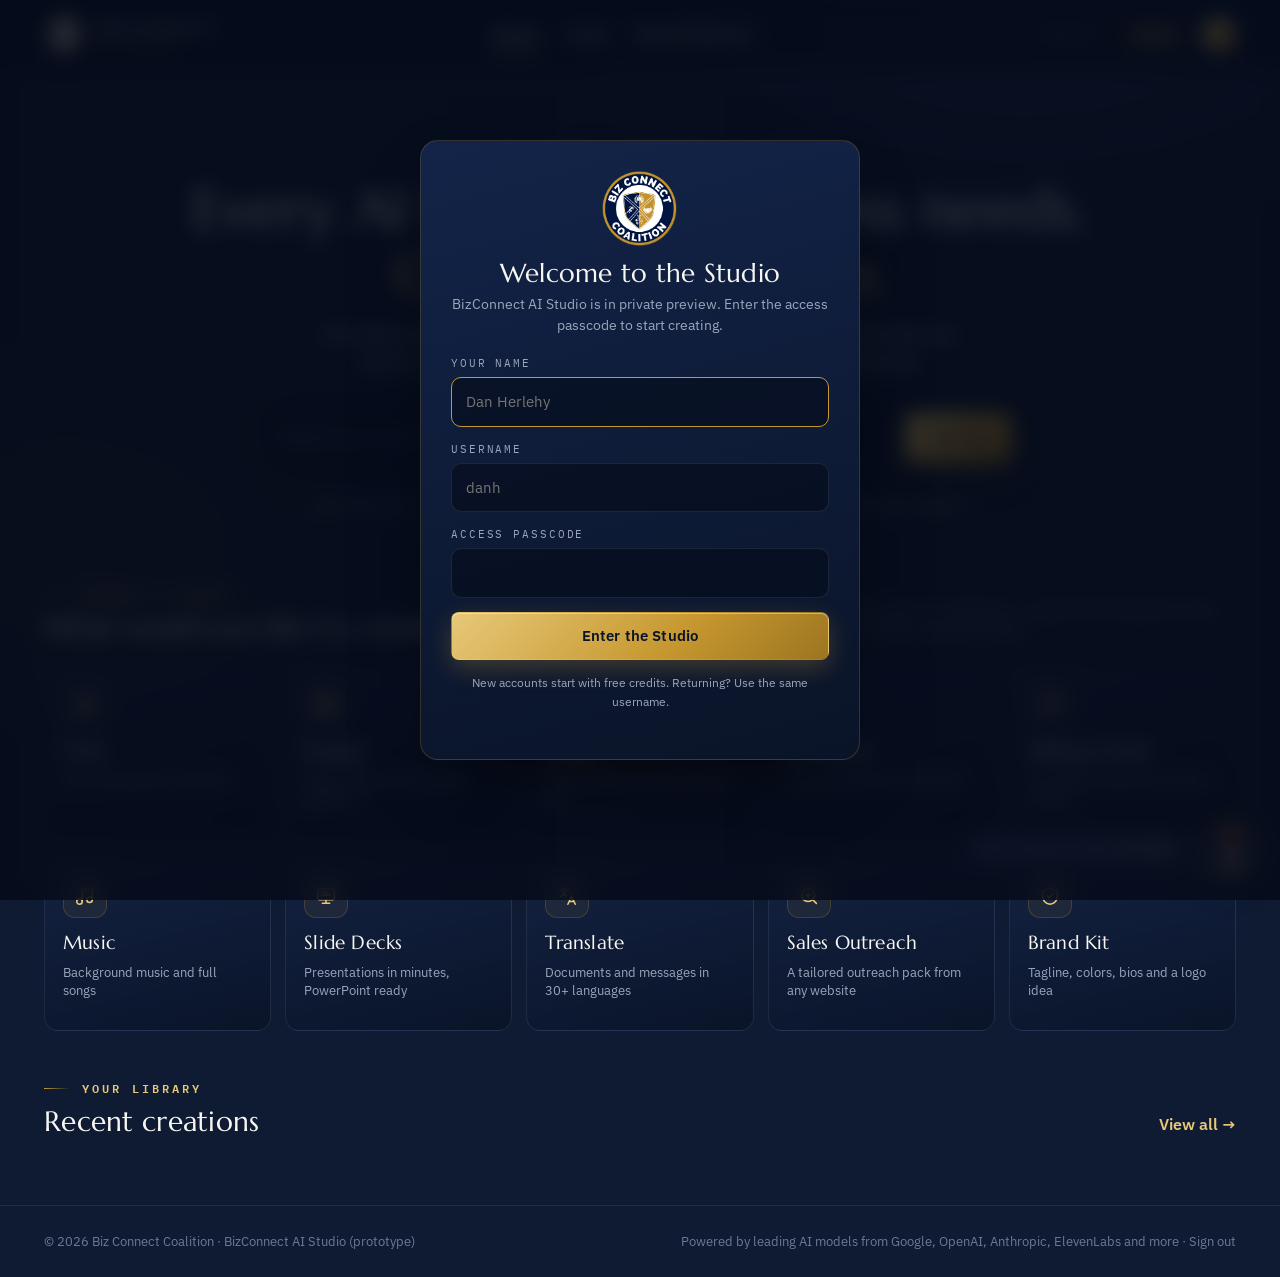
==== docs/index.html @ 3746013a "BizConnect AI Studio prototype: 10 AI studios over fal.ai Front end (docs/, GitHub Pages): home card" ====
<!DOCTYPE html>
<html lang="en">
<head>
<meta charset="utf-8">
<meta name="viewport" content="width=device-width, initial-scale=1">
<title>BizConnect AI Studio — Every AI tool, one simple place</title>
<meta name="description" content="Create images, videos, voiceovers, talking avatars, music, slide decks and more with the world's leading AI models, in one simple studio by Biz Connect Coalition.">
<link rel="icon" href="assets/img/bcc-logo.png">
<link rel="preconnect" href="https://fonts.googleapis.com"><link rel="preconnect" href="https://fonts.gstatic.com" crossorigin>
<link href="https://fonts.googleapis.com/css2?family=Marcellus&family=Cormorant+Garamond:ital,wght@1,500;1,600&family=IBM+Plex+Sans:ital,wght@0,400;0,500;0,600;0,700;1,400&family=IBM+Plex+Mono:wght@500;600&display=swap" rel="stylesheet">
<link rel="stylesheet" href="assets/app.css">
</head>
<body>
<main>
  <section class="hero wrap">
    <span class="eyebrow">Biz Connect Coalition · AI Studio</span>
    <h1>Every AI tool your business needs.<br><em>One simple studio.</em></h1>
    <p class="lead">No need to learn ChatGPT, Claude, Gemini or ElevenLabs separately. Pick what you want to make, describe it in plain English, and the studio handles the rest.</p>
    <form class="ask-bar" id="ask">
      <input id="ask-in" placeholder="What do you want to make? e.g. “a flyer for my open house on Saturday”" maxlength="300" aria-label="What do you want to make?">
      <button class="btn btn-primary" type="submit">Ask Allie</button>
    </form>
    <div class="hero-meta">
      <div><b>10</b> creative studios</div>
      <div><b>20+</b> leading AI models</div>
      <div>Pay only for <b>what you create</b></div>
    </div>
  </section>

  <section class="wrap">
    <div class="section-head">
      <div><span class="eyebrow">Choose a studio</span><h2 style="margin-top:8px">What would you like to create?</h2></div>
      <p class="muted" style="font-size:14px;max-width:420px">Click any card to try it right here, or open the full studio for more engines, options and your history.</p>
    </div>
    <div class="cards" id="cards"></div>
  </section>

  <section class="wrap" id="recent-wrap" style="margin-top:40px">
    <div class="section-head"><div><span class="eyebrow">Your library</span><h2 style="margin-top:8px">Recent creations</h2></div><a class="linkish" href="account.html#history">View all →</a></div>
    <div class="history" id="recent"></div>
    <p class="muted hidden" id="recent-empty" style="font-size:14px">Nothing yet. Your images, videos, voiceovers and documents will appear here.</p>
  </section>
</main>
<script src="assets/studios.js"></script>
<script src="assets/app.js"></script>
<script src="assets/controls.js"></script>
<script src="assets/home.js"></script>
</body>
</html>
---- docs/assets/app.css ----
/* ============================================================
   BIZCONNECT AI STUDIO — "Midnight Charter" design system
   Shares tokens with the Biz Connect Coalition site:
   navy canvas · gold seal-work · Marcellus serif · IBM Plex
   ============================================================ */
:root{
  --navy-950:#0A1428; --navy-900:#0E1B33; --navy-800:#132449; --navy-700:#16264A; --navy-600:#22406C;
  --ink:#070E1D;
  --gold:#C6972F; --gold-hi:#E7C878; --gold-glow:#F0DCA0; --gold-deep:#9C7521;
  --ivory:#F7F6F2; --ivory-dim:#DDE0E6; --slate:#9BA6BC; --slate-dim:#6E7A93;
  --green:#5FB98A; --red:#E0776B;
  --line:rgba(198,151,47,.22); --line-soft:rgba(155,166,188,.14);
  --card:linear-gradient(165deg,rgba(22,38,74,.72),rgba(10,20,40,.92));
  --serif:'Marcellus',serif; --serif-2:'Cormorant Garamond',serif;
  --sans:'IBM Plex Sans',sans-serif; --mono:'IBM Plex Mono',monospace;
  --r:14px; --maxw:1240px;
  --shadow-lg:0 30px 70px -30px rgba(0,0,0,.65); --shadow-md:0 18px 40px -22px rgba(0,0,0,.55);
}
*{margin:0;padding:0;box-sizing:border-box}
html{scroll-behavior:smooth}
body{font-family:var(--sans);background:var(--navy-900);color:var(--ivory);line-height:1.55;-webkit-font-smoothing:antialiased;min-height:100vh;overflow-x:hidden}
body::before{content:"";position:fixed;inset:0;pointer-events:none;z-index:0;
  background:radial-gradient(55% 40% at 80% 0%,rgba(34,64,108,.55),transparent 70%),radial-gradient(40% 35% at 5% 60%,rgba(198,151,47,.08),transparent 70%)}
h1,h2,h3{font-family:var(--serif);font-weight:400;line-height:1.12;letter-spacing:.01em}
a{color:inherit;text-decoration:none}
img,video{max-width:100%;display:block}
button,input,textarea,select{font:inherit;color:inherit}
::selection{background:var(--gold);color:var(--navy-950)}
:focus-visible{outline:2px solid var(--gold-hi);outline-offset:3px;border-radius:3px}
.wrap{max-width:var(--maxw);margin:0 auto;padding:0 24px;position:relative;z-index:1}
.hidden{display:none!important}
.muted{color:var(--slate)}
.eyebrow{font-family:var(--mono);font-size:11.5px;font-weight:600;letter-spacing:.26em;text-transform:uppercase;color:var(--gold-hi);display:inline-flex;align-items:center;gap:12px}
.eyebrow::before{content:"";width:26px;height:1px;background:linear-gradient(90deg,var(--gold),transparent)}
.kicker{font-family:var(--serif-2);font-style:italic;font-weight:500;color:var(--gold-hi)}

/* ---------- buttons ---------- */
.btn{display:inline-flex;align-items:center;justify-content:center;gap:9px;font-weight:600;font-size:14.5px;padding:12px 22px;border-radius:8px;cursor:pointer;border:1px solid transparent;transition:transform .25s,box-shadow .25s,background .25s,border-color .25s,opacity .2s;white-space:nowrap;letter-spacing:.01em}
.btn:disabled{opacity:.5;cursor:not-allowed;transform:none!important}
.btn-primary{background:linear-gradient(135deg,var(--gold-hi),var(--gold) 60%,var(--gold-deep));color:var(--navy-950);box-shadow:0 8px 24px rgba(198,151,47,.28),inset 0 1px 0 rgba(255,255,255,.4)}
.btn-primary:hover:not(:disabled){transform:translateY(-2px);box-shadow:0 14px 34px rgba(198,151,47,.4)}
.btn-ghost{background:rgba(247,246,242,.04);border-color:var(--line);color:var(--ivory)}
.btn-ghost:hover:not(:disabled){border-color:var(--gold-hi);background:rgba(198,151,47,.1)}
.btn-sm{padding:8px 14px;font-size:13px}
.btn svg{width:16px;height:16px}
.linkish{color:var(--gold-hi);font-weight:600;display:inline-flex;align-items:center;gap:6px;cursor:pointer;background:none;border:none}
.linkish:hover{text-decoration:underline}

/* ---------- header ---------- */
header.top{position:sticky;top:0;z-index:40;background:rgba(10,20,40,.82);backdrop-filter:blur(16px) saturate(140%);border-bottom:1px solid var(--line-soft)}
.nav{display:flex;align-items:center;justify-content:space-between;height:70px;gap:18px}
.brand{display:flex;align-items:center;gap:12px}
.brand img{width:40px;height:40px;filter:drop-shadow(0 3px 8px rgba(0,0,0,.4))}
.brand-word{display:flex;flex-direction:column;line-height:1}
.brand-word b{font-family:var(--serif);font-weight:400;font-size:16px;letter-spacing:.14em}
.brand-word span{font-family:var(--mono);font-size:9.5px;letter-spacing:.32em;color:var(--gold);text-transform:uppercase;margin-top:5px}
.nav-links{display:flex;gap:26px}
.nav-links a{font-size:14px;color:var(--ivory-dim);font-weight:500;position:relative;padding:4px 0}
.nav-links a::after{content:"";position:absolute;left:0;bottom:-3px;width:0;height:1.5px;background:var(--gold-hi);transition:width .3s}
.nav-links a:hover::after,.nav-links a.active::after{width:100%}
.nav-links a.active{color:var(--ivory)}
.nav-right{display:flex;align-items:center;gap:12px}
.wallet-chip{display:flex;align-items:center;gap:10px;border:1px solid var(--line);border-radius:100px;padding:6px 6px 6px 14px;background:rgba(10,20,40,.6)}
.wallet-chip .lbl{font-family:var(--mono);font-size:10px;letter-spacing:.18em;color:var(--slate);text-transform:uppercase}
.wallet-chip b{font-family:var(--mono);color:var(--gold-hi);font-size:14px}
.wallet-chip a{font-size:12px;font-weight:600;background:rgba(198,151,47,.16);color:var(--gold-hi);border-radius:100px;padding:5px 11px}
.user-dot{width:34px;height:34px;border-radius:50%;display:grid;place-items:center;background:linear-gradient(135deg,var(--gold-hi),var(--gold-deep));color:var(--navy-950);font-weight:700;font-size:13px;cursor:pointer;border:none}

/* ---------- hero ---------- */
.hero{padding:64px 0 34px;text-align:center}
.hero h1{font-size:clamp(36px,5vw,58px);margin:16px 0 14px}
.hero h1 em{font-style:normal;color:var(--gold-hi)}
.hero p.lead{font-size:17px;color:var(--ivory-dim);max-width:640px;margin:0 auto}
.ask-bar{max-width:760px;margin:30px auto 0;display:flex;gap:10px;background:rgba(10,20,40,.75);border:1px solid var(--line);border-radius:14px;padding:8px;box-shadow:var(--shadow-md)}
.ask-bar input{flex:1;background:none;border:none;outline:none;font-size:16px;padding:10px 12px;color:var(--ivory)}
.ask-bar input::placeholder{color:var(--slate-dim)}
.hero-meta{display:flex;justify-content:center;gap:34px;margin-top:26px;flex-wrap:wrap}
.hero-meta div{font-family:var(--mono);font-size:11px;letter-spacing:.14em;text-transform:uppercase;color:var(--slate)}
.hero-meta b{color:var(--gold-hi);font-weight:600}

/* ---------- studio cards ---------- */
.section-head{display:flex;align-items:end;justify-content:space-between;gap:20px;margin:28px 0 18px;flex-wrap:wrap}
.section-head h2{font-size:28px}
.cards{display:grid;grid-template-columns:repeat(5,1fr);gap:14px;grid-auto-flow:dense}
.card{background:var(--card);border:1px solid var(--line-soft);border-radius:var(--r);padding:20px 18px 18px;cursor:pointer;transition:transform .25s,border-color .25s,box-shadow .25s;position:relative;display:flex;flex-direction:column;gap:10px;min-height:178px;text-align:left}
.card:hover{transform:translateY(-3px);border-color:var(--line);box-shadow:var(--shadow-md)}
.card.open{border-color:var(--gold);box-shadow:0 0 0 1px var(--gold),var(--shadow-md)}
.card .ico{width:44px;height:44px;border-radius:12px;display:grid;place-items:center;border:1px solid var(--line);background:rgba(198,151,47,.08);color:var(--gold-hi)}
.card .ico svg{width:22px;height:22px}
.card h3{font-size:19px;margin-top:4px}
.card p{font-size:13px;color:var(--slate);line-height:1.45}
.card .price{margin-top:auto;font-family:var(--mono);font-size:11px;letter-spacing:.06em;color:var(--gold-hi)}
.quick{grid-column:1/-1;background:linear-gradient(165deg,rgba(26,46,88,.85),rgba(10,20,40,.95));border:1px solid var(--gold);border-radius:var(--r);padding:22px;box-shadow:var(--shadow-lg);animation:drop .3s ease}
@keyframes drop{from{opacity:0;transform:translateY(-6px)}to{opacity:1;transform:none}}
.quick-head{display:flex;justify-content:space-between;align-items:start;gap:16px;margin-bottom:14px;flex-wrap:wrap}
.quick-head h3{font-size:24px}
.quick-head p{color:var(--ivory-dim);font-size:14px;max-width:640px;margin-top:4px}
.quick-row{display:flex;gap:10px;flex-wrap:wrap}
.quick-row .field{flex:1;min-width:240px}
.chips{display:flex;gap:8px;flex-wrap:wrap;margin-top:12px}
.chip{text-align:left;font-size:12.5px;border:1px solid var(--line-soft);border-radius:100px;padding:6px 12px;color:var(--ivory-dim);cursor:pointer;background:rgba(10,20,40,.5);transition:.2s}
.chip:hover,.chip.on{border-color:var(--gold);color:var(--gold-hi);background:rgba(198,151,47,.1)}
.quick-foot{display:flex;justify-content:space-between;align-items:center;margin-top:14px;gap:12px;flex-wrap:wrap;font-size:13px}

/* ---------- form fields ---------- */
.field{display:flex;flex-direction:column;gap:6px}
.field label,.label{font-family:var(--mono);font-size:10.5px;letter-spacing:.18em;text-transform:uppercase;color:var(--slate)}
.input,textarea.input,select.input{width:100%;background:rgba(7,14,29,.7);border:1px solid var(--line-soft);border-radius:10px;padding:12px 14px;font-size:15px;color:var(--ivory);outline:none;transition:border-color .2s}
.input:focus{border-color:var(--gold)}
textarea.input{resize:vertical;min-height:96px;line-height:1.5}
select.input{appearance:none;background-image:linear-gradient(45deg,transparent 50%,var(--gold) 50%),linear-gradient(135deg,var(--gold) 50%,transparent 50%);background-position:calc(100% - 18px) 52%,calc(100% - 13px) 52%;background-size:5px 5px;background-repeat:no-repeat;padding-right:36px}
.seg{display:flex;flex-wrap:wrap;gap:6px}
.seg button{border:1px solid var(--line-soft);background:rgba(7,14,29,.6);border-radius:8px;padding:8px 12px;font-size:13px;cursor:pointer;color:var(--ivory-dim)}
.seg button.on{border-color:var(--gold);color:var(--gold-hi);background:rgba(198,151,47,.12)}

/* ---------- engines ---------- */
.engines{display:grid;gap:8px}
.engine{display:grid;grid-template-columns:auto 1fr auto;gap:12px;align-items:center;border:1px solid var(--line-soft);border-radius:10px;padding:11px 13px;cursor:pointer;background:rgba(7,14,29,.55);transition:.2s;text-align:left}
.engine:hover{border-color:var(--line)}
.engine.on{border-color:var(--gold);background:rgba(198,151,47,.09)}
.engine .dot{width:14px;height:14px;border-radius:50%;border:2px solid var(--slate-dim)}
.engine.on .dot{border-color:var(--gold);background:radial-gradient(circle,var(--gold-hi) 40%,transparent 45%)}
.engine b{font-size:14px;display:block}
.engine small{color:var(--slate);font-size:12px}
.engine .cost{font-family:var(--mono);font-size:12px;color:var(--gold-hi);text-align:right}
.tier{font-family:var(--mono);font-size:9.5px;letter-spacing:.14em;text-transform:uppercase;border-radius:4px;padding:2px 6px;margin-left:6px;vertical-align:2px}
.tier.fast{background:rgba(95,185,138,.14);color:var(--green)}
.tier.balanced{background:rgba(155,166,188,.15);color:var(--ivory-dim)}
.tier.premium{background:rgba(198,151,47,.16);color:var(--gold-hi)}

/* ---------- studio page ---------- */
.studio-head{padding:34px 0 18px;display:flex;justify-content:space-between;align-items:end;gap:20px;flex-wrap:wrap}
.studio-head .t{display:flex;align-items:center;gap:16px}
.studio-head .ico{width:54px;height:54px;border-radius:14px;display:grid;place-items:center;border:1px solid var(--line);background:rgba(198,151,47,.08);color:var(--gold-hi)}
.studio-head .ico svg{width:26px;height:26px}
.studio-head h1{font-size:34px}
.crumbs{font-size:13px;color:var(--slate);margin-bottom:6px}
.crumbs a:hover{color:var(--gold-hi)}
.studio-grid{display:grid;grid-template-columns:380px 1fr;gap:20px;align-items:start;padding-bottom:60px}
.panel{background:var(--card);border:1px solid var(--line-soft);border-radius:var(--r);padding:20px}
.panel + .panel{margin-top:16px}
.panel h4{font-family:var(--mono);font-size:11px;letter-spacing:.2em;text-transform:uppercase;color:var(--gold-hi);margin-bottom:12px;font-weight:600}
.stack{display:flex;flex-direction:column;gap:14px}
details.adv{border-top:1px solid var(--line-soft);padding-top:12px}
details.adv summary{cursor:pointer;font-size:13px;color:var(--gold-hi);font-weight:600;list-style:none}
details.adv summary::before{content:"+ "}
details.adv[open] summary::before{content:"− "}
details.adv .stack{margin-top:12px}
.cost-line{display:flex;justify-content:space-between;align-items:center;font-size:13px;color:var(--slate);border-top:1px solid var(--line-soft);padding-top:12px}
.cost-line b{font-family:var(--mono);color:var(--gold-hi);font-size:15px}
.stage{min-height:420px;display:flex;flex-direction:column}
.stage-empty{flex:1;display:grid;place-items:center;text-align:center;color:var(--slate);padding:40px}
.stage-empty .ico{width:64px;height:64px;margin:0 auto 14px;border-radius:50%;display:grid;place-items:center;border:1px dashed var(--line);color:var(--gold)}
.stage-empty .ico svg{width:28px;height:28px}
.drop{border:1px dashed var(--line);border-radius:10px;padding:14px;text-align:center;font-size:13px;color:var(--slate);cursor:pointer;position:relative}
.drop img{max-height:120px;margin:0 auto 8px;border-radius:8px}
.drop input{position:absolute;inset:0;opacity:0;cursor:pointer}

/* ---------- outputs ---------- */
.out{display:flex;flex-direction:column;gap:14px}
.out-meta{display:flex;justify-content:space-between;align-items:center;gap:10px;font-size:12.5px;color:var(--slate);flex-wrap:wrap}
.out-meta .actions{display:flex;gap:8px}
.out-img{display:grid;gap:12px;grid-template-columns:repeat(auto-fit,minmax(220px,1fr))}
.out-img img{border-radius:10px;border:1px solid var(--line-soft);width:100%}
.out video{width:100%;border-radius:10px;border:1px solid var(--line-soft);background:#000}
.out audio{width:100%}
.out-text{background:rgba(7,14,29,.6);border:1px solid var(--line-soft);border-radius:10px;padding:18px 20px;font-size:15px;line-height:1.65;white-space:pre-wrap}
.out-text h1,.out-text h2,.out-text h3{font-family:var(--sans);font-weight:600;font-size:16px;margin:12px 0 4px;color:var(--gold-hi)}
.progress{display:flex;align-items:center;gap:14px;padding:18px;border:1px solid var(--line-soft);border-radius:10px;background:rgba(7,14,29,.5)}
.spinner{width:22px;height:22px;border-radius:50%;border:2.5px solid rgba(198,151,47,.25);border-top-color:var(--gold-hi);animation:spin .9s linear infinite;flex:none}
@keyframes spin{to{transform:rotate(360deg)}}
.progress small{display:block;color:var(--slate);font-size:12px}
.err{border:1px solid rgba(224,119,107,.4);background:rgba(224,119,107,.08);color:#F3B7AE;border-radius:10px;padding:12px 14px;font-size:14px}

/* chat thread */
.thread{display:flex;flex-direction:column;gap:12px;max-height:540px;overflow-y:auto;padding-right:4px}
.msg{max-width:86%;padding:12px 15px;border-radius:12px;font-size:15px;line-height:1.55;white-space:pre-wrap}
.msg.me{align-self:flex-end;background:rgba(198,151,47,.14);border:1px solid var(--line)}
.msg.ai{align-self:flex-start;background:rgba(7,14,29,.7);border:1px solid var(--line-soft)}
.composer{display:flex;gap:10px;margin-top:14px}
.composer textarea{min-height:52px}

/* deck */
.slides{display:grid;gap:12px;grid-template-columns:repeat(auto-fill,minmax(260px,1fr))}
.slide{aspect-ratio:16/9;border-radius:10px;padding:16px 18px;background:linear-gradient(160deg,var(--navy-700),var(--navy-950));border:1px solid var(--line);display:flex;flex-direction:column;gap:6px;overflow:hidden;position:relative}
.slide::after{content:"";position:absolute;left:18px;right:18px;bottom:10px;height:1px;background:linear-gradient(90deg,var(--gold),transparent)}
.slide .n{font-family:var(--mono);font-size:10px;color:var(--gold);letter-spacing:.2em}
.slide h5{font-family:var(--serif);font-size:16px;font-weight:400;line-height:1.2}
.slide ul{padding-left:16px;font-size:11.5px;color:var(--ivory-dim)}

/* brand kit */
.swatches{display:flex;gap:10px;flex-wrap:wrap}
.sw{width:92px;border-radius:10px;overflow:hidden;border:1px solid var(--line-soft);font-family:var(--mono);font-size:10.5px}
.sw div{height:58px}
.sw span{display:block;padding:6px 8px;background:rgba(7,14,29,.8)}
.kit-grid{display:grid;grid-template-columns:200px 1fr;gap:16px}

/* history */
.history{display:grid;grid-template-columns:repeat(auto-fill,minmax(150px,1fr));gap:10px}
.h-item{border:1px solid var(--line-soft);border-radius:10px;overflow:hidden;cursor:pointer;background:rgba(7,14,29,.6);transition:border-color .2s;text-align:left}
.h-item:hover{border-color:var(--gold)}
.h-item .th{aspect-ratio:1;background:rgba(7,14,29,.9);display:grid;place-items:center;color:var(--gold);overflow:hidden}
.h-item .th img,.h-item .th video{width:100%;height:100%;object-fit:cover}
.h-item .th svg{width:26px;height:26px}
.h-item p{font-size:11.5px;color:var(--slate);padding:7px 9px;white-space:nowrap;overflow:hidden;text-overflow:ellipsis}

/* ---------- gate / modal ---------- */
.overlay{position:fixed;inset:0;z-index:80;background:rgba(5,10,22,.78);backdrop-filter:blur(10px);display:grid;place-items:center;padding:20px}
.modal{width:min(440px,100%);background:linear-gradient(165deg,var(--navy-800),var(--navy-950));border:1px solid var(--line);border-radius:18px;padding:30px;box-shadow:var(--shadow-lg);text-align:center}
.modal img.crest{width:76px;margin:0 auto 12px}
.modal h2{font-size:26px;margin-bottom:6px}
.modal p{color:var(--slate);font-size:14px;margin-bottom:18px}
.modal .stack{text-align:left}

/* ---------- account ---------- */
.stats{display:grid;grid-template-columns:repeat(4,1fr);gap:14px}
.stat{background:var(--card);border:1px solid var(--line-soft);border-radius:var(--r);padding:18px}
.stat span{font-family:var(--mono);font-size:10.5px;letter-spacing:.18em;text-transform:uppercase;color:var(--slate)}
.stat b{display:block;font-family:var(--serif);font-weight:400;font-size:30px;color:var(--gold-hi);margin-top:6px}
.packs{display:grid;grid-template-columns:repeat(3,1fr);gap:14px}
.pack{background:var(--card);border:1px solid var(--line-soft);border-radius:var(--r);padding:20px;text-align:center}
.pack h3{font-size:26px;color:var(--gold-hi)}
.pack p{color:var(--slate);font-size:13px;margin:6px 0 14px}
table.t{width:100%;border-collapse:collapse;font-size:14px}
table.t th,table.t td{text-align:left;padding:10px 8px;border-bottom:1px solid var(--line-soft)}
table.t th{font-family:var(--mono);font-size:10.5px;letter-spacing:.16em;text-transform:uppercase;color:var(--slate);font-weight:500}
.copybox{display:flex;gap:8px}
.notice{font-size:12.5px;color:var(--slate);border:1px dashed var(--line-soft);border-radius:10px;padding:10px 12px}

/* ---------- footer ---------- */
footer.bot{border-top:1px solid var(--line-soft);margin-top:50px;padding:26px 0;font-size:12.5px;color:var(--slate-dim)}
footer.bot .wrap{display:flex;justify-content:space-between;gap:16px;flex-wrap:wrap}

/* ---------- Allie concierge ---------- */
.allie-fab{position:fixed;right:22px;bottom:22px;z-index:60;display:flex;align-items:center;gap:10px;cursor:pointer;border:none;background:none}
.allie-fab .bubble{background:var(--navy-800);border:1px solid var(--line);border-radius:100px;padding:9px 15px;font-size:13px;box-shadow:var(--shadow-md)}
.allie-fab img{width:58px;height:58px;border-radius:50%;object-fit:cover;object-position:top;border:2px solid var(--gold);box-shadow:var(--shadow-md);background:var(--navy-700)}
.allie-panel{position:fixed;right:22px;bottom:92px;z-index:61;width:min(380px,calc(100vw - 32px));height:min(520px,calc(100vh - 130px));background:linear-gradient(165deg,var(--navy-800),var(--navy-950));border:1px solid var(--line);border-radius:16px;box-shadow:var(--shadow-lg);display:flex;flex-direction:column;overflow:hidden}
.allie-panel header{display:flex;align-items:center;gap:10px;padding:12px 14px;border-bottom:1px solid var(--line-soft)}
.allie-panel header img{width:38px;height:38px;border-radius:50%;object-fit:cover;object-position:top;border:1px solid var(--gold)}
.allie-panel header b{font-family:var(--serif);font-weight:400;font-size:17px}
.allie-panel header small{display:block;color:var(--slate);font-size:11.5px}
.allie-panel header button{margin-left:auto;background:none;border:none;color:var(--slate);font-size:20px;cursor:pointer}
.allie-panel .thread{flex:1;padding:14px;max-height:none}
.allie-panel .msg{font-size:14px}
.allie-panel form{display:flex;gap:8px;padding:12px;border-top:1px solid var(--line-soft)}
.allie-panel form input{flex:1}
.allie-go{display:inline-block;margin-top:8px;font-size:13px;font-weight:600;color:var(--navy-950);background:var(--gold-hi);border-radius:100px;padding:5px 12px}

/* ---------- responsive ---------- */
@media (max-width:1100px){.cards{grid-template-columns:repeat(3,1fr)}.studio-grid{grid-template-columns:1fr}.stats{grid-template-columns:repeat(2,1fr)}}
@media (max-width:720px){
  .cards{grid-template-columns:repeat(2,1fr)}
  .nav-links{display:none}
  .wallet-chip .lbl{display:none}
  .packs{grid-template-columns:1fr}
  .kit-grid{grid-template-columns:1fr}
  .hero{padding-top:40px}
  .allie-fab .bubble{display:none}
}
@media (max-width:420px){.cards{grid-template-columns:1fr}.card{min-height:0}}
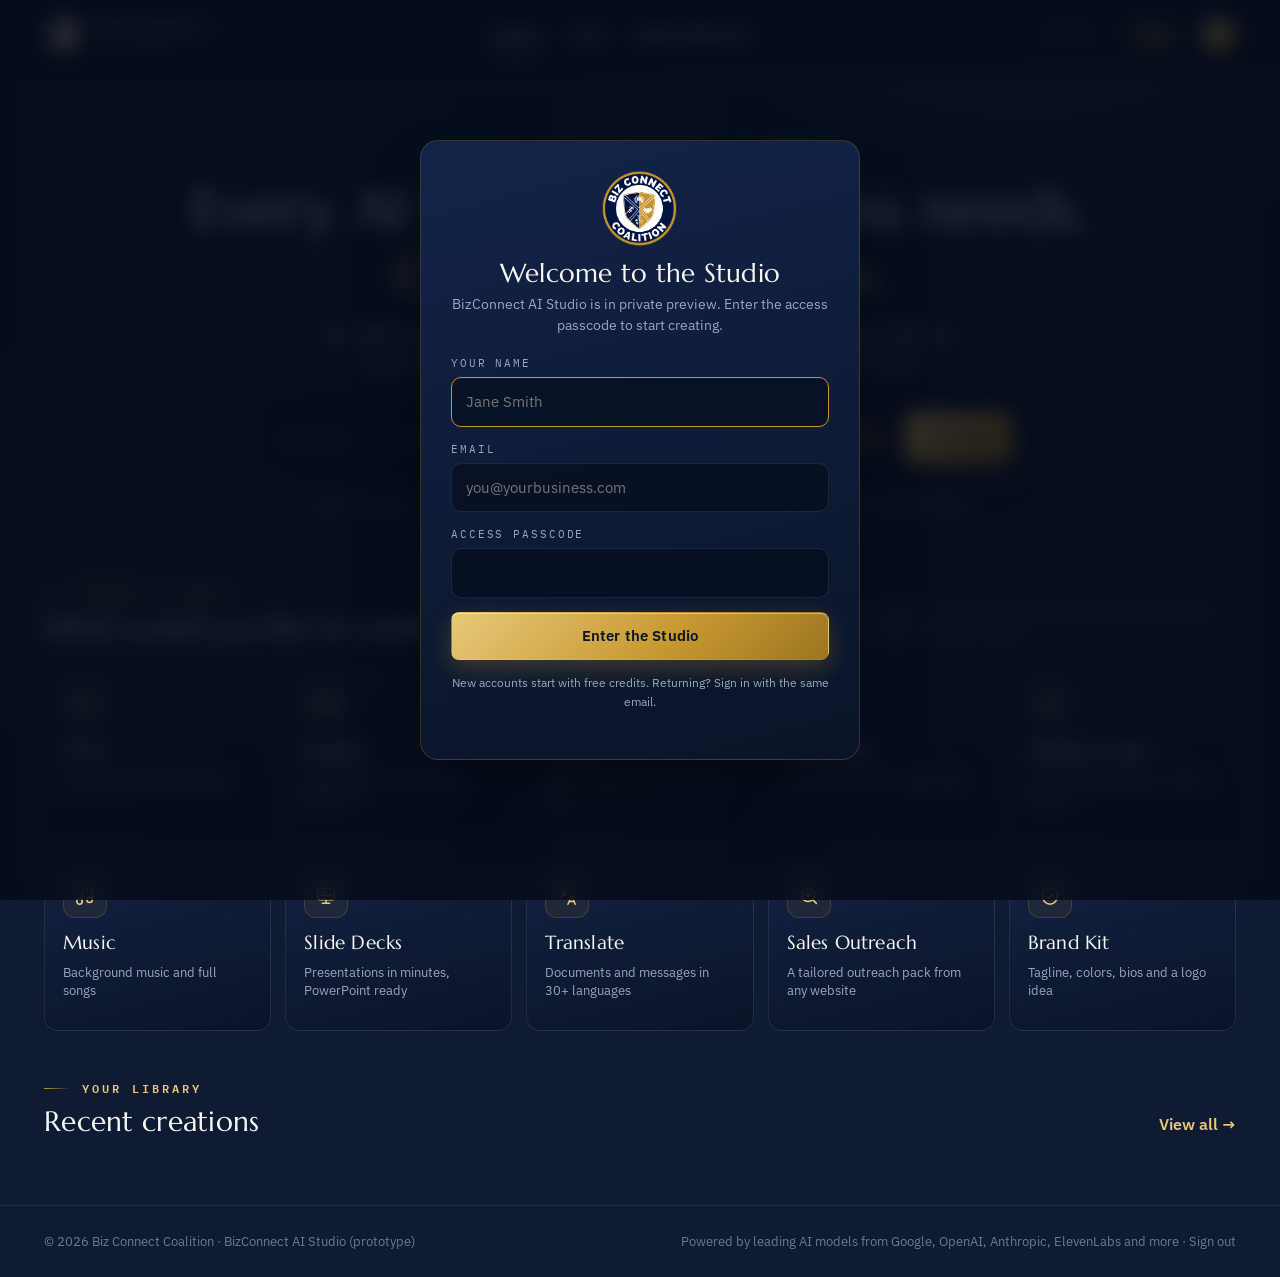
==== commit a0e937e8: "Voice input on every text box + full-size Allie guide Mic button on every field: live words while sp" ====
--- a/docs/index.html
+++ b/docs/index.html
@@ -43,6 +43,7 @@
 </main>
 <script src="assets/studios.js"></script>
 <script src="assets/app.js"></script>
+<script src="assets/mic.js"></script>
 <script src="assets/controls.js"></script>
 <script src="assets/home.js"></script>
 </body>
--- a/docs/assets/app.css
+++ b/docs/assets/app.css
@@ -231,21 +231,108 @@
 footer.bot{border-top:1px solid var(--line-soft);margin-top:50px;padding:26px 0;font-size:12.5px;color:var(--slate-dim)}
 footer.bot .wrap{display:flex;justify-content:space-between;gap:16px;flex-wrap:wrap}
 
-/* ---------- Allie concierge ---------- */
-.allie-fab{position:fixed;right:22px;bottom:22px;z-index:60;display:flex;align-items:center;gap:10px;cursor:pointer;border:none;background:none}
-.allie-fab .bubble{background:var(--navy-800);border:1px solid var(--line);border-radius:100px;padding:9px 15px;font-size:13px;box-shadow:var(--shadow-md)}
-.allie-fab img{width:58px;height:58px;border-radius:50%;object-fit:cover;object-position:top;border:2px solid var(--gold);box-shadow:var(--shadow-md);background:var(--navy-700)}
-.allie-panel{position:fixed;right:22px;bottom:92px;z-index:61;width:min(380px,calc(100vw - 32px));height:min(520px,calc(100vh - 130px));background:linear-gradient(165deg,var(--navy-800),var(--navy-950));border:1px solid var(--line);border-radius:16px;box-shadow:var(--shadow-lg);display:flex;flex-direction:column;overflow:hidden}
-.allie-panel header{display:flex;align-items:center;gap:10px;padding:12px 14px;border-bottom:1px solid var(--line-soft)}
-.allie-panel header img{width:38px;height:38px;border-radius:50%;object-fit:cover;object-position:top;border:1px solid var(--gold)}
-.allie-panel header b{font-family:var(--serif);font-weight:400;font-size:17px}
-.allie-panel header small{display:block;color:var(--slate);font-size:11.5px}
-.allie-panel header button{margin-left:auto;background:none;border:none;color:var(--slate);font-size:20px;cursor:pointer}
-.allie-panel .thread{flex:1;padding:14px;max-height:none}
-.allie-panel .msg{font-size:14px}
-.allie-panel form{display:flex;gap:8px;padding:12px;border-top:1px solid var(--line-soft)}
-.allie-panel form input{flex:1}
+/* ---------- Allie, the floating guide (matches the main Biz Connect Coalition site) ---------- */
+.allie{
+  position:fixed;right:26px;bottom:24px;z-index:80;
+  display:flex;flex-direction:column;align-items:flex-end;
+  opacity:0;transform:translateY(30px) scale(.92);pointer-events:none;
+  transition:opacity .7s cubic-bezier(.2,.8,.3,1),transform .7s cubic-bezier(.2,1.3,.4,1);
+}
+/* settled state must be transform-free: a transform would become the containing block for the fixed chat panel */
+.allie.in{opacity:1;transform:none;pointer-events:auto}
+.allie.bye{opacity:0;transform:translateY(30px) scale(.9);pointer-events:none}
+.allie-figure{position:relative;width:190px;height:320px;cursor:pointer;animation:allie-bob 5.5s ease-in-out infinite}
+.allie-figure:focus-visible{outline:2px solid var(--gold-hi);outline-offset:4px;border-radius:12px}
+.allie-img{position:absolute;inset:0;width:100%;height:100%;object-fit:contain;object-position:bottom;opacity:0;transition:opacity 1.1s ease;filter:drop-shadow(0 16px 26px rgba(0,0,0,.5))}
+.allie-img.on{opacity:1}
+@keyframes allie-bob{0%,100%{transform:translateY(0)}50%{transform:translateY(-7px)}}
+.allie-bubble{
+  max-width:250px;margin-bottom:12px;margin-right:8px;position:relative;cursor:pointer;
+  background:var(--ivory);color:var(--navy-900);
+  font-size:13.5px;line-height:1.45;padding:12px 15px;border-radius:14px 14px 3px 14px;
+  box-shadow:0 14px 34px rgba(0,0,0,.4);border:1px solid rgba(198,151,47,.5);
+  opacity:0;transform:translateY(8px) scale(.96);transform-origin:bottom right;
+  transition:opacity .4s ease,transform .4s cubic-bezier(.2,1.2,.4,1);pointer-events:none;
+}
+.allie-bubble.show{opacity:1;transform:translateY(0) scale(1);pointer-events:auto}
+.allie-bubble::after{content:"";position:absolute;bottom:-7px;right:22px;width:12px;height:12px;background:var(--ivory);border-right:1px solid rgba(198,151,47,.5);border-bottom:1px solid rgba(198,151,47,.5);transform:rotate(45deg)}
+/* the X is always visible (not hover-only) so it works on phones too */
+.allie-close{
+  position:absolute;bottom:292px;right:4px;z-index:3;width:26px;height:26px;border-radius:50%;
+  background:var(--navy-800);color:var(--ivory-dim);border:1px solid var(--line);
+  font-size:16px;line-height:1;cursor:pointer;opacity:.8;transition:opacity .3s,color .3s,border-color .3s;
+  display:flex;align-items:center;justify-content:center;padding:0;box-shadow:0 4px 12px rgba(0,0,0,.35);
+}
+.allie-close::after{content:"";position:absolute;inset:-8px;border-radius:50%}
+.allie:hover .allie-close,.allie-close:focus-visible{opacity:1}
+.allie-close:hover{color:var(--ivory);border-color:var(--gold)}
+.allie-figure.chatting{animation:none;transform:scale(.92);transition:transform .4s}
 .allie-go{display:inline-block;margin-top:8px;font-size:13px;font-weight:600;color:var(--navy-950);background:var(--gold-hi);border-radius:100px;padding:5px 12px}
+/* small tab to bring Allie back after she's been closed */
+.allie-tab{
+  position:fixed;right:18px;bottom:18px;z-index:79;display:flex;align-items:center;gap:8px;
+  background:var(--navy-800);border:1px solid var(--gold);color:var(--ivory);font-weight:600;font-size:13px;
+  border-radius:100px;padding:5px 14px 5px 5px;cursor:pointer;box-shadow:var(--shadow-md);
+  opacity:0;transform:translateY(10px);pointer-events:none;transition:opacity .35s,transform .35s;
+}
+.allie-tab img{width:30px;height:30px;border-radius:50%;object-fit:cover;object-position:top}
+.allie-tab.show{opacity:1;transform:none;pointer-events:auto}
+.allie-tab:hover{border-color:var(--gold-hi)}
+
+/* ---------- Allie chat panel ---------- */
+.allie-chat{
+  position:fixed;bottom:24px;right:236px;width:350px;max-width:calc(100vw - 40px);
+  background:linear-gradient(170deg,var(--navy-800),var(--navy-950));
+  border:1px solid var(--gold);border-radius:16px;overflow:hidden;
+  box-shadow:0 30px 70px -20px rgba(0,0,0,.7),0 0 0 4px rgba(198,151,47,.08);
+  opacity:0;transform:translateY(16px) scale(.96);transform-origin:bottom right;
+  pointer-events:none;transition:opacity .35s ease,transform .35s cubic-bezier(.2,1.1,.4,1);
+  display:flex;flex-direction:column;
+}
+.allie-chat.open{opacity:1;transform:translateY(0) scale(1);pointer-events:auto}
+.ac-head{display:flex;align-items:center;gap:9px;padding:13px 16px;background:rgba(198,151,47,.1);border-bottom:1px solid var(--line)}
+.ac-head b{font-family:var(--serif);font-weight:400;font-size:16px;letter-spacing:.06em;color:var(--ivory)}
+.ac-head .ac-sub{font-family:var(--mono);font-size:10px;letter-spacing:.16em;text-transform:uppercase;color:var(--gold-hi)}
+.ac-dot{width:8px;height:8px;border-radius:50%;background:var(--green);box-shadow:0 0 0 0 rgba(95,185,138,.6);animation:acpulse 2.2s infinite;flex:none}
+@keyframes acpulse{0%{box-shadow:0 0 0 0 rgba(95,185,138,.5)}70%{box-shadow:0 0 0 9px rgba(95,185,138,0)}100%{box-shadow:0 0 0 0 rgba(95,185,138,0)}}
+.ac-close{margin-left:auto;background:none;border:none;color:var(--slate);font-size:20px;line-height:1;cursor:pointer;padding:2px 4px;transition:color .25s}
+.ac-close:hover{color:var(--ivory)}
+.ac-msgs{padding:14px;display:flex;flex-direction:column;gap:9px;max-height:320px;overflow-y:auto;scrollbar-width:thin;scrollbar-color:var(--navy-600) transparent}
+.allie-chat.open~.allie-bubble{display:none!important}
+.ac-msg{max-width:86%;padding:9px 13px;border-radius:13px;font-size:13.5px;line-height:1.5;animation:acmsg .3s ease both;white-space:pre-wrap}
+@keyframes acmsg{from{opacity:0;transform:translateY(6px)}to{opacity:1;transform:translateY(0)}}
+.ac-msg.bot{align-self:flex-start;background:var(--ivory);color:var(--navy-900);border-bottom-left-radius:4px}
+.ac-msg.user{align-self:flex-end;background:linear-gradient(135deg,var(--gold-hi),var(--gold));color:var(--navy-950);border-bottom-right-radius:4px;font-weight:500}
+.ac-msg.typing{display:flex;gap:4px;padding:12px 14px}
+.ac-msg.typing span{width:6px;height:6px;border-radius:50%;background:var(--navy-600);animation:acdot 1.2s infinite}
+.ac-msg.typing span:nth-child(2){animation-delay:.15s}
+.ac-msg.typing span:nth-child(3){animation-delay:.3s}
+@keyframes acdot{0%,60%,100%{transform:translateY(0);opacity:.5}30%{transform:translateY(-4px);opacity:1}}
+.ac-chips{display:flex;flex-wrap:wrap;gap:6px;padding:0 14px 10px}
+.ac-chip{font-family:var(--mono);font-size:11px;letter-spacing:.02em;color:var(--gold-hi);background:rgba(198,151,47,.1);border:1px solid var(--line);border-radius:100px;padding:6px 12px;cursor:pointer;transition:.25s;text-align:left}
+.ac-chip:hover{background:rgba(198,151,47,.22);color:var(--gold-glow)}
+.ac-input{display:flex;align-items:center;gap:6px;padding:10px 12px;border-top:1px solid var(--line-soft);background:rgba(10,20,40,.6)}
+.ac-input .mic-wrap{flex:1}
+.ac-input input{flex:1;background:rgba(247,246,242,.06);border:1px solid var(--line-soft);border-radius:100px;color:var(--ivory);font-family:var(--sans);font-size:13.5px;padding:9px 15px;outline:none;transition:border-color .25s;width:100%}
+.ac-input input:focus{border-color:var(--gold)}
+.ac-input input::placeholder{color:var(--slate-dim)}
+.ac-input .mic-btn{width:30px;height:30px;right:4px}
+.ac-send{width:36px;height:36px;flex:none;border-radius:50%;cursor:pointer;display:flex;align-items:center;justify-content:center;transition:.25s;padding:0;background:linear-gradient(135deg,var(--gold-hi),var(--gold));color:var(--navy-950);border:none}
+.ac-send svg{width:16px;height:16px}
+.ac-send:hover{transform:scale(1.08)}
+@media (max-width:680px){
+  .allie{right:12px;bottom:12px}
+  .allie-figure{width:120px;height:200px}
+  .allie-close{bottom:176px}
+  .allie-bubble{max-width:200px;font-size:12.5px}
+  .allie-chat{left:12px;right:12px;width:auto;bottom:224px}
+  .ac-msgs{max-height:200px}
+  .allie.form-focus{opacity:0;pointer-events:none;transition:opacity .3s}
+}
+@media (prefers-reduced-motion:reduce){
+  .allie-figure{animation:none}
+  .allie,.allie-img,.allie-bubble{transition-duration:.01s}
+}
 
 /* ---------- responsive ---------- */
 @media (max-width:1100px){.cards{grid-template-columns:repeat(3,1fr)}.studio-grid{grid-template-columns:1fr}.stats{grid-template-columns:repeat(2,1fr)}}
@@ -256,6 +343,39 @@
   .packs{grid-template-columns:1fr}
   .kit-grid{grid-template-columns:1fr}
   .hero{padding-top:40px}
-  .allie-fab .bubble{display:none}
 }
 @media (max-width:420px){.cards{grid-template-columns:1fr}.card{min-height:0}}
+
+/* ---------- voice input (mic on every text box) ---------- */
+.sr-only{position:absolute!important;width:1px;height:1px;padding:0;margin:-1px;overflow:hidden;clip:rect(0,0,0,0);white-space:nowrap;border:0}
+.mic-wrap{position:relative;display:block;min-width:0;width:100%}
+.mic-wrap > input,.mic-wrap > textarea{padding-right:52px!important;width:100%}
+.mic-btn{position:absolute;right:8px;top:50%;transform:translateY(-50%);width:36px;height:36px;border-radius:50%;display:grid;place-items:center;border:1.5px solid rgba(231,200,120,.55);background:rgba(198,151,47,.12);color:var(--gold-hi);cursor:pointer;transition:background .2s,border-color .2s,color .2s,box-shadow .15s;z-index:2}
+.mic-btn::after{content:"";position:absolute;inset:-5px;border-radius:50%}
+.mic-wrap.ta .mic-btn{top:8px;transform:none}
+.mic-btn svg{width:18px;height:18px}
+.mic-btn:hover{background:rgba(198,151,47,.26);border-color:var(--gold-hi)}
+.mic-btn:focus-visible{outline:2px solid var(--gold-hi);outline-offset:2px}
+.mic-btn.rec{background:#C8443A;border-color:#F0A097;color:#fff;box-shadow:0 0 0 calc(4px + var(--lvl,0) * 12px) rgba(224,119,107,.30);animation:micpulse 1.4s ease-in-out infinite}
+.mic-btn.rec svg{width:13px;height:13px}
+@keyframes micpulse{50%{background:#A8352D}}
+.mic-btn.busy{cursor:progress;background:rgba(198,151,47,.16)}
+.mic-spin{width:16px;height:16px;border-radius:50%;border:2px solid rgba(231,200,120,.3);border-top-color:var(--gold-hi);animation:spin .8s linear infinite}
+.mic-listening{border-color:#E0776B!important;box-shadow:0 0 0 3px rgba(224,119,107,.15)}
+.mic-listening[readonly]{color:rgba(247,246,242,.72)}
+.mic-pill{position:absolute;right:52px;top:50%;transform:translateY(-50%);font-size:12px;font-weight:600;padding:4px 10px;border-radius:100px;white-space:nowrap;pointer-events:none;opacity:0;transition:opacity .2s;z-index:2}
+.mic-wrap.ta .mic-pill{top:14px;transform:none}
+.mic-pill.show{opacity:1}
+.mic-pill.rec{background:rgba(200,68,58,.92);color:#fff}
+.mic-pill.busy{background:rgba(198,151,47,.92);color:var(--navy-950)}
+.mic-hint{position:absolute;right:0;top:calc(100% + 8px);z-index:30;background:var(--navy-800);border:1px solid var(--gold);color:var(--ivory);font-size:13px;padding:9px 34px 9px 12px;border-radius:10px;box-shadow:var(--shadow-md);max-width:300px;animation:drop .3s ease}
+.mic-hint::before{content:"";position:absolute;right:20px;top:-6px;width:10px;height:10px;background:var(--navy-800);border-left:1px solid var(--gold);border-top:1px solid var(--gold);transform:rotate(45deg)}
+.mic-hint b{color:var(--gold-hi)}
+.mic-hint button{position:absolute;right:8px;top:6px;background:none;border:none;color:var(--slate);font-size:17px;cursor:pointer}
+.ask-bar .mic-wrap{flex:1}
+.ask-bar .mic-wrap > input{height:100%}
+.mic-toast{position:fixed;left:50%;bottom:26px;transform:translate(-50%,20px);opacity:0;pointer-events:none;background:var(--navy-800);border:1px solid var(--line);color:var(--ivory);padding:11px 16px;border-radius:10px;font-size:14px;box-shadow:var(--shadow-md);z-index:90;transition:opacity .25s,transform .25s;max-width:min(560px,calc(100vw - 32px));display:flex;align-items:center;gap:14px}
+.mic-toast.show{opacity:1;transform:translate(-50%,0);pointer-events:auto}
+.mic-toast button{background:none;border:1px solid var(--gold);color:var(--gold-hi);font-weight:700;border-radius:6px;padding:4px 12px;cursor:pointer}
+@media (pointer:coarse){.mic-btn{width:44px;height:44px}.mic-wrap > input,.mic-wrap > textarea{padding-right:58px!important}.mic-pill{right:58px}}
+@media (prefers-reduced-motion:reduce){.mic-btn.rec{animation:none;box-shadow:0 0 0 4px rgba(224,119,107,.35)}.mic-spin{animation-duration:2.4s}.mic-hint{animation:none}}
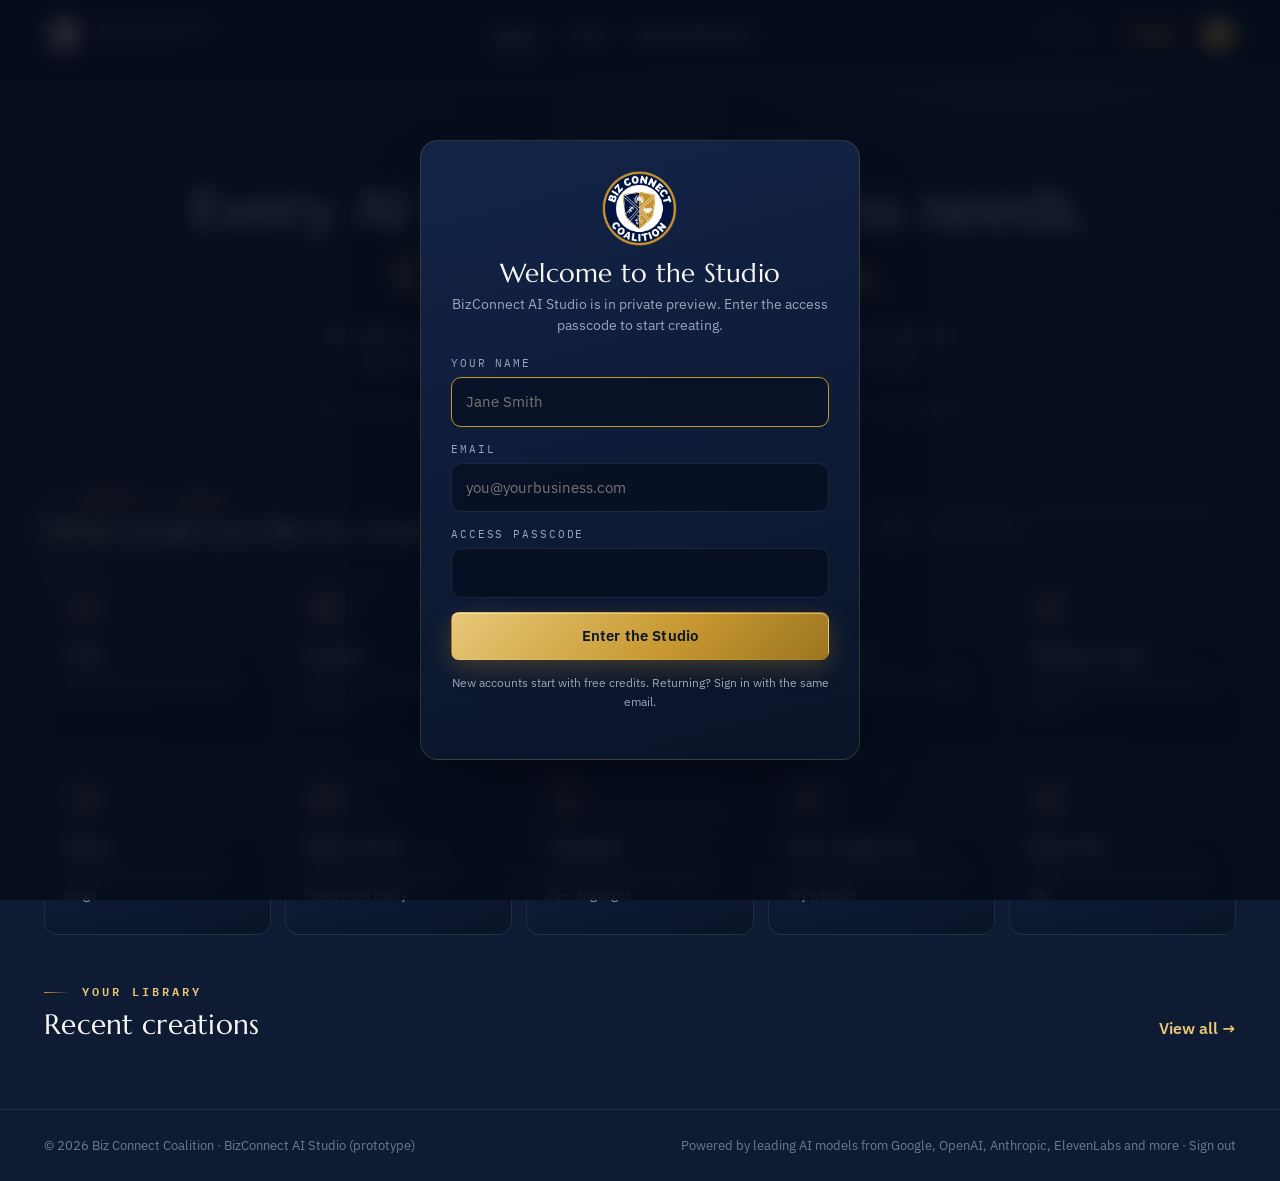
==== commit a5bd85bb: "Remove Ask Allie bar; Allie appears after 4 seconds Allie is now the single way to ask for help, so " ====
--- a/docs/index.html
+++ b/docs/index.html
@@ -16,10 +16,6 @@
     <span class="eyebrow">Biz Connect Coalition · AI Studio</span>
     <h1>Every AI tool your business needs.<br><em>One simple studio.</em></h1>
     <p class="lead">No need to learn ChatGPT, Claude, Gemini or ElevenLabs separately. Pick what you want to make, describe it in plain English, and the studio handles the rest.</p>
-    <form class="ask-bar" id="ask">
-      <input id="ask-in" placeholder="What do you want to make? e.g. “a flyer for my open house on Saturday”" maxlength="300" aria-label="What do you want to make?">
-      <button class="btn btn-primary" type="submit">Ask Allie</button>
-    </form>
     <div class="hero-meta">
       <div><b>10</b> creative studios</div>
       <div><b>20+</b> leading AI models</div>
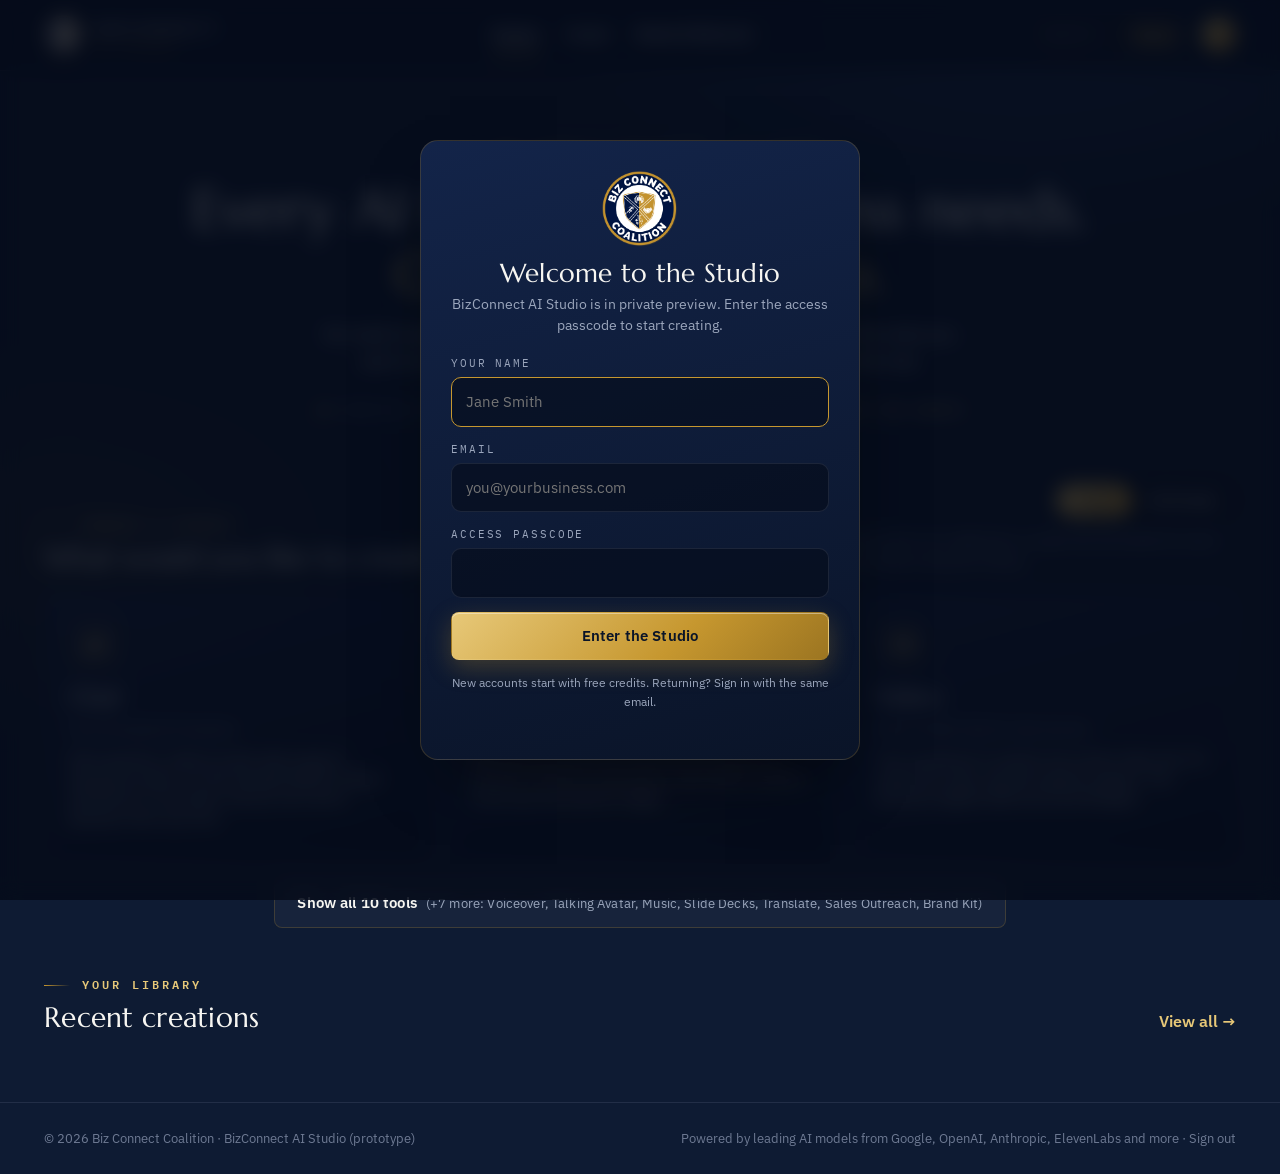
==== commit f7efa63f: "Simple / Advanced mode: open with Chat, Images, Video; one button shows every tool Per-brand starter" ====
--- a/docs/index.html
+++ b/docs/index.html
@@ -3,21 +3,20 @@
 <head>
 <meta charset="utf-8">
 <meta name="viewport" content="width=device-width, initial-scale=1">
-<title>BizConnect AI Studio — Every AI tool, one simple place</title>
-<meta name="description" content="Create images, videos, voiceovers, talking avatars, music, slide decks and more with the world's leading AI models, in one simple studio by Biz Connect Coalition.">
-<link rel="icon" href="assets/img/bcc-logo.png">
+<title>AI Studio</title>
+<meta name="description" content="">
 <link rel="preconnect" href="https://fonts.googleapis.com"><link rel="preconnect" href="https://fonts.gstatic.com" crossorigin>
-<link href="https://fonts.googleapis.com/css2?family=Marcellus&family=Cormorant+Garamond:ital,wght@1,500;1,600&family=IBM+Plex+Sans:ital,wght@0,400;0,500;0,600;0,700;1,400&family=IBM+Plex+Mono:wght@500;600&display=swap" rel="stylesheet">
 <link rel="stylesheet" href="assets/app.css">
+<script src="brand.js"></script>
 </head>
 <body>
 <main>
   <section class="hero wrap">
-    <span class="eyebrow">Biz Connect Coalition · AI Studio</span>
-    <h1>Every AI tool your business needs.<br><em>One simple studio.</em></h1>
-    <p class="lead">No need to learn ChatGPT, Claude, Gemini or ElevenLabs separately. Pick what you want to make, describe it in plain English, and the studio handles the rest.</p>
+    <span class="eyebrow" data-brand="hero.eyebrow"></span>
+    <h1 data-brand-html="hero.titleHtml"></h1>
+    <p class="lead" data-brand="hero.lead"></p>
     <div class="hero-meta">
-      <div><b>10</b> creative studios</div>
+      <div><b id="studio-count">10</b> creative studios</div>
       <div><b>20+</b> leading AI models</div>
       <div>Pay only for <b>what you create</b></div>
     </div>
@@ -26,9 +25,13 @@
   <section class="wrap">
     <div class="section-head">
       <div><span class="eyebrow">Choose a studio</span><h2 style="margin-top:8px">What would you like to create?</h2></div>
-      <p class="muted" style="font-size:14px;max-width:420px">Click any card to try it right here, or open the full studio for more engines, options and your history.</p>
+      <div class="head-side">
+        <div class="mode-toggle" id="mode-toggle" role="group" aria-label="How many tools to show"></div>
+        <p class="muted" style="font-size:14px;max-width:420px">Click any card to try it right here, or open the full studio for more engines, options and your history.</p>
+      </div>
     </div>
     <div class="cards" id="cards"></div>
+    <div class="more-tools" id="more-tools"></div>
   </section>
 
   <section class="wrap" id="recent-wrap" style="margin-top:40px">
--- a/docs/assets/app.css
+++ b/docs/assets/app.css
@@ -1,82 +1,70 @@
 /* ============================================================
-   BIZCONNECT AI STUDIO — "Midnight Charter" design system
-   Shares tokens with the Biz Connect Coalition site:
-   navy canvas · gold seal-work · Marcellus serif · IBM Plex
+   AI STUDIO — shared design system (all brands)
+   Colours, fonts and radii come from the active brand's brand.css
+   (docs/brands/<id>/brand.css). Never put a brand colour in this file:
+   use var(--accent), var(--bg-900), rgba(var(--accent-rgb),.2) etc.
    ============================================================ */
-:root{
-  --navy-950:#0A1428; --navy-900:#0E1B33; --navy-800:#132449; --navy-700:#16264A; --navy-600:#22406C;
-  --ink:#070E1D;
-  --gold:#C6972F; --gold-hi:#E7C878; --gold-glow:#F0DCA0; --gold-deep:#9C7521;
-  --ivory:#F7F6F2; --ivory-dim:#DDE0E6; --slate:#9BA6BC; --slate-dim:#6E7A93;
-  --green:#5FB98A; --red:#E0776B;
-  --line:rgba(198,151,47,.22); --line-soft:rgba(155,166,188,.14);
-  --card:linear-gradient(165deg,rgba(22,38,74,.72),rgba(10,20,40,.92));
-  --serif:'Marcellus',serif; --serif-2:'Cormorant Garamond',serif;
-  --sans:'IBM Plex Sans',sans-serif; --mono:'IBM Plex Mono',monospace;
-  --r:14px; --maxw:1240px;
-  --shadow-lg:0 30px 70px -30px rgba(0,0,0,.65); --shadow-md:0 18px 40px -22px rgba(0,0,0,.55);
-}
 *{margin:0;padding:0;box-sizing:border-box}
 html{scroll-behavior:smooth}
-body{font-family:var(--sans);background:var(--navy-900);color:var(--ivory);line-height:1.55;-webkit-font-smoothing:antialiased;min-height:100vh;overflow-x:hidden}
+body{font-family:var(--sans);background:var(--bg-900);color:var(--text);line-height:1.55;-webkit-font-smoothing:antialiased;min-height:100vh;overflow-x:hidden}
 body::before{content:"";position:fixed;inset:0;pointer-events:none;z-index:0;
-  background:radial-gradient(55% 40% at 80% 0%,rgba(34,64,108,.55),transparent 70%),radial-gradient(40% 35% at 5% 60%,rgba(198,151,47,.08),transparent 70%)}
+  background:radial-gradient(55% 40% at 80% 0%,rgba(var(--bg-600-rgb),.55),transparent 70%),radial-gradient(40% 35% at 5% 60%,rgba(var(--accent-rgb),.08),transparent 70%)}
 h1,h2,h3{font-family:var(--serif);font-weight:400;line-height:1.12;letter-spacing:.01em}
 a{color:inherit;text-decoration:none}
 img,video{max-width:100%;display:block}
 button,input,textarea,select{font:inherit;color:inherit}
-::selection{background:var(--gold);color:var(--navy-950)}
-:focus-visible{outline:2px solid var(--gold-hi);outline-offset:3px;border-radius:3px}
+::selection{background:var(--accent);color:var(--bg-950)}
+:focus-visible{outline:2px solid var(--accent-hi);outline-offset:3px;border-radius:3px}
 .wrap{max-width:var(--maxw);margin:0 auto;padding:0 24px;position:relative;z-index:1}
 .hidden{display:none!important}
 .muted{color:var(--slate)}
-.eyebrow{font-family:var(--mono);font-size:11.5px;font-weight:600;letter-spacing:.26em;text-transform:uppercase;color:var(--gold-hi);display:inline-flex;align-items:center;gap:12px}
-.eyebrow::before{content:"";width:26px;height:1px;background:linear-gradient(90deg,var(--gold),transparent)}
-.kicker{font-family:var(--serif-2);font-style:italic;font-weight:500;color:var(--gold-hi)}
+.eyebrow{font-family:var(--mono);font-size:11.5px;font-weight:600;letter-spacing:.26em;text-transform:uppercase;color:var(--accent-hi);display:inline-flex;align-items:center;gap:12px}
+.eyebrow::before{content:"";width:26px;height:1px;background:linear-gradient(90deg,var(--accent),transparent)}
+.kicker{font-family:var(--serif-2);font-style:italic;font-weight:500;color:var(--accent-hi)}
 
 /* ---------- buttons ---------- */
 .btn{display:inline-flex;align-items:center;justify-content:center;gap:9px;font-weight:600;font-size:14.5px;padding:12px 22px;border-radius:8px;cursor:pointer;border:1px solid transparent;transition:transform .25s,box-shadow .25s,background .25s,border-color .25s,opacity .2s;white-space:nowrap;letter-spacing:.01em}
 .btn:disabled{opacity:.5;cursor:not-allowed;transform:none!important}
-.btn-primary{background:linear-gradient(135deg,var(--gold-hi),var(--gold) 60%,var(--gold-deep));color:var(--navy-950);box-shadow:0 8px 24px rgba(198,151,47,.28),inset 0 1px 0 rgba(255,255,255,.4)}
-.btn-primary:hover:not(:disabled){transform:translateY(-2px);box-shadow:0 14px 34px rgba(198,151,47,.4)}
-.btn-ghost{background:rgba(247,246,242,.04);border-color:var(--line);color:var(--ivory)}
-.btn-ghost:hover:not(:disabled){border-color:var(--gold-hi);background:rgba(198,151,47,.1)}
+.btn-primary{background:linear-gradient(135deg,var(--accent-hi),var(--accent) 60%,var(--accent-deep));color:var(--bg-950);box-shadow:0 8px 24px rgba(var(--accent-rgb),.28),inset 0 1px 0 rgba(255,255,255,.4)}
+.btn-primary:hover:not(:disabled){transform:translateY(-2px);box-shadow:0 14px 34px rgba(var(--accent-rgb),.4)}
+.btn-ghost{background:rgba(var(--text-rgb),.04);border-color:var(--line);color:var(--text)}
+.btn-ghost:hover:not(:disabled){border-color:var(--accent-hi);background:rgba(var(--accent-rgb),.1)}
 .btn-sm{padding:8px 14px;font-size:13px}
 .btn svg{width:16px;height:16px}
-.linkish{color:var(--gold-hi);font-weight:600;display:inline-flex;align-items:center;gap:6px;cursor:pointer;background:none;border:none}
+.linkish{color:var(--accent-hi);font-weight:600;display:inline-flex;align-items:center;gap:6px;cursor:pointer;background:none;border:none}
 .linkish:hover{text-decoration:underline}
 
 /* ---------- header ---------- */
-header.top{position:sticky;top:0;z-index:40;background:rgba(10,20,40,.82);backdrop-filter:blur(16px) saturate(140%);border-bottom:1px solid var(--line-soft)}
+header.top{position:sticky;top:0;z-index:40;background:rgba(var(--bg-950-rgb),.82);backdrop-filter:blur(16px) saturate(140%);border-bottom:1px solid var(--line-soft)}
 .nav{display:flex;align-items:center;justify-content:space-between;height:70px;gap:18px}
 .brand{display:flex;align-items:center;gap:12px}
 .brand img{width:40px;height:40px;filter:drop-shadow(0 3px 8px rgba(0,0,0,.4))}
 .brand-word{display:flex;flex-direction:column;line-height:1}
 .brand-word b{font-family:var(--serif);font-weight:400;font-size:16px;letter-spacing:.14em}
-.brand-word span{font-family:var(--mono);font-size:9.5px;letter-spacing:.32em;color:var(--gold);text-transform:uppercase;margin-top:5px}
+.brand-word span{font-family:var(--mono);font-size:9.5px;letter-spacing:.32em;color:var(--accent);text-transform:uppercase;margin-top:5px}
 .nav-links{display:flex;gap:26px}
-.nav-links a{font-size:14px;color:var(--ivory-dim);font-weight:500;position:relative;padding:4px 0}
-.nav-links a::after{content:"";position:absolute;left:0;bottom:-3px;width:0;height:1.5px;background:var(--gold-hi);transition:width .3s}
+.nav-links a{font-size:14px;color:var(--text-dim);font-weight:500;position:relative;padding:4px 0}
+.nav-links a::after{content:"";position:absolute;left:0;bottom:-3px;width:0;height:1.5px;background:var(--accent-hi);transition:width .3s}
 .nav-links a:hover::after,.nav-links a.active::after{width:100%}
-.nav-links a.active{color:var(--ivory)}
+.nav-links a.active{color:var(--text)}
 .nav-right{display:flex;align-items:center;gap:12px}
-.wallet-chip{display:flex;align-items:center;gap:10px;border:1px solid var(--line);border-radius:100px;padding:6px 6px 6px 14px;background:rgba(10,20,40,.6)}
+.wallet-chip{display:flex;align-items:center;gap:10px;border:1px solid var(--line);border-radius:100px;padding:6px 6px 6px 14px;background:rgba(var(--bg-950-rgb),.6)}
 .wallet-chip .lbl{font-family:var(--mono);font-size:10px;letter-spacing:.18em;color:var(--slate);text-transform:uppercase}
-.wallet-chip b{font-family:var(--mono);color:var(--gold-hi);font-size:14px}
-.wallet-chip a{font-size:12px;font-weight:600;background:rgba(198,151,47,.16);color:var(--gold-hi);border-radius:100px;padding:5px 11px}
-.user-dot{width:34px;height:34px;border-radius:50%;display:grid;place-items:center;background:linear-gradient(135deg,var(--gold-hi),var(--gold-deep));color:var(--navy-950);font-weight:700;font-size:13px;cursor:pointer;border:none}
+.wallet-chip b{font-family:var(--mono);color:var(--accent-hi);font-size:14px}
+.wallet-chip a{white-space:nowrap;font-size:12px;font-weight:600;background:rgba(var(--accent-rgb),.16);color:var(--accent-hi);border-radius:100px;padding:5px 11px}
+.user-dot{width:34px;height:34px;border-radius:50%;display:grid;place-items:center;background:linear-gradient(135deg,var(--accent-hi),var(--accent-deep));color:var(--bg-950);font-weight:700;font-size:13px;cursor:pointer;border:none}
 
 /* ---------- hero ---------- */
-.hero{padding:64px 0 34px;text-align:center}
+.hero{padding:64px 24px 34px;text-align:center}
 .hero h1{font-size:clamp(36px,5vw,58px);margin:16px 0 14px}
-.hero h1 em{font-style:normal;color:var(--gold-hi)}
-.hero p.lead{font-size:17px;color:var(--ivory-dim);max-width:640px;margin:0 auto}
-.ask-bar{max-width:760px;margin:30px auto 0;display:flex;gap:10px;background:rgba(10,20,40,.75);border:1px solid var(--line);border-radius:14px;padding:8px;box-shadow:var(--shadow-md)}
-.ask-bar input{flex:1;background:none;border:none;outline:none;font-size:16px;padding:10px 12px;color:var(--ivory)}
+.hero h1 em{font-style:normal;color:var(--accent-hi)}
+.hero p.lead{font-size:17px;color:var(--text-dim);max-width:640px;margin:0 auto}
+.ask-bar{max-width:760px;margin:30px auto 0;display:flex;gap:10px;background:rgba(var(--bg-950-rgb),.75);border:1px solid var(--line);border-radius:14px;padding:8px;box-shadow:var(--shadow-md)}
+.ask-bar input{flex:1;background:none;border:none;outline:none;font-size:16px;padding:10px 12px;color:var(--text)}
 .ask-bar input::placeholder{color:var(--slate-dim)}
 .hero-meta{display:flex;justify-content:center;gap:34px;margin-top:26px;flex-wrap:wrap}
 .hero-meta div{font-family:var(--mono);font-size:11px;letter-spacing:.14em;text-transform:uppercase;color:var(--slate)}
-.hero-meta b{color:var(--gold-hi);font-weight:600}
+.hero-meta b{color:var(--accent-hi);font-weight:600}
 
 /* ---------- studio cards ---------- */
 .section-head{display:flex;align-items:end;justify-content:space-between;gap:20px;margin:28px 0 18px;flex-wrap:wrap}
@@ -84,73 +72,92 @@
 .cards{display:grid;grid-template-columns:repeat(5,1fr);gap:14px;grid-auto-flow:dense}
 .card{background:var(--card);border:1px solid var(--line-soft);border-radius:var(--r);padding:20px 18px 18px;cursor:pointer;transition:transform .25s,border-color .25s,box-shadow .25s;position:relative;display:flex;flex-direction:column;gap:10px;min-height:178px;text-align:left}
 .card:hover{transform:translateY(-3px);border-color:var(--line);box-shadow:var(--shadow-md)}
-.card.open{border-color:var(--gold);box-shadow:0 0 0 1px var(--gold),var(--shadow-md)}
-.card .ico{width:44px;height:44px;border-radius:12px;display:grid;place-items:center;border:1px solid var(--line);background:rgba(198,151,47,.08);color:var(--gold-hi)}
+.card.open{border-color:var(--accent);box-shadow:0 0 0 1px var(--accent),var(--shadow-md)}
+.card .ico{width:44px;height:44px;border-radius:12px;display:grid;place-items:center;border:1px solid var(--line);background:rgba(var(--accent-rgb),.08);color:var(--accent-hi)}
 .card .ico svg{width:22px;height:22px}
 .card h3{font-size:19px;margin-top:4px}
 .card p{font-size:13px;color:var(--slate);line-height:1.45}
-.card .price{margin-top:auto;font-family:var(--mono);font-size:11px;letter-spacing:.06em;color:var(--gold-hi)}
-.quick{grid-column:1/-1;background:linear-gradient(165deg,rgba(26,46,88,.85),rgba(10,20,40,.95));border:1px solid var(--gold);border-radius:var(--r);padding:22px;box-shadow:var(--shadow-lg);animation:drop .3s ease}
+.card .price{margin-top:auto;font-family:var(--mono);font-size:11px;letter-spacing:.06em;color:var(--accent-hi)}
+.quick{grid-column:1/-1;background:linear-gradient(165deg,rgba(var(--bg-raise-rgb),.85),rgba(var(--bg-950-rgb),.95));border:1px solid var(--accent);border-radius:var(--r);padding:22px;box-shadow:var(--shadow-lg);animation:drop .3s ease}
 @keyframes drop{from{opacity:0;transform:translateY(-6px)}to{opacity:1;transform:none}}
 .quick-head{display:flex;justify-content:space-between;align-items:start;gap:16px;margin-bottom:14px;flex-wrap:wrap}
 .quick-head h3{font-size:24px}
-.quick-head p{color:var(--ivory-dim);font-size:14px;max-width:640px;margin-top:4px}
+.quick-head p{color:var(--text-dim);font-size:14px;max-width:640px;margin-top:4px}
 .quick-row{display:flex;gap:10px;flex-wrap:wrap}
 .quick-row .field{flex:1;min-width:240px}
 .chips{display:flex;gap:8px;flex-wrap:wrap;margin-top:12px}
-.chip{text-align:left;font-size:12.5px;border:1px solid var(--line-soft);border-radius:100px;padding:6px 12px;color:var(--ivory-dim);cursor:pointer;background:rgba(10,20,40,.5);transition:.2s}
-.chip:hover,.chip.on{border-color:var(--gold);color:var(--gold-hi);background:rgba(198,151,47,.1)}
+.chip{text-align:left;font-size:12.5px;border:1px solid var(--line-soft);border-radius:100px;padding:6px 12px;color:var(--text-dim);cursor:pointer;background:rgba(var(--bg-950-rgb),.5);transition:.2s}
+.chip:hover,.chip.on{border-color:var(--accent);color:var(--accent-hi);background:rgba(var(--accent-rgb),.1)}
 .quick-foot{display:flex;justify-content:space-between;align-items:center;margin-top:14px;gap:12px;flex-wrap:wrap;font-size:13px}
+
+/* ---------- Simple / Advanced mode ---------- */
+.head-side{display:flex;flex-direction:column;align-items:flex-end;gap:10px}
+.mode-toggle{display:inline-flex;border:1px solid var(--line);border-radius:100px;padding:3px;background:rgba(var(--ink-rgb),.55)}
+.mode-toggle:empty{display:none}
+.mode-toggle button{border:none;background:none;color:var(--text-dim);font:600 13px var(--sans);padding:7px 16px;border-radius:100px;cursor:pointer;transition:background .2s,color .2s}
+.mode-toggle button.on{background:linear-gradient(135deg,var(--accent-hi),var(--accent));color:var(--bg-950)}
+.mode-toggle button:not(.on):hover{color:var(--accent-hi)}
+.cards.simple{grid-template-columns:repeat(3,1fr);gap:18px}
+.cards.simple .card{min-height:230px;padding:26px 24px 22px}
+.cards.simple .card h3{font-size:24px}
+.cards.simple .card .ico{width:52px;height:52px}
+.cards.simple .card .ico svg{width:26px;height:26px}
+.card-blurb{color:var(--text-dim)!important;font-size:13.5px!important}
+.more-tools{display:flex;justify-content:center;margin-top:18px}
+.more-tools:empty{display:none}
+.more-btn{white-space:normal;text-align:center;flex-wrap:wrap;max-width:100%}
+.more-btn .muted{font-weight:400;font-size:12.5px}
+.seg .seg-more{border-style:dashed;color:var(--accent-hi)}
 
 /* ---------- form fields ---------- */
 .field{display:flex;flex-direction:column;gap:6px}
 .field label,.label{font-family:var(--mono);font-size:10.5px;letter-spacing:.18em;text-transform:uppercase;color:var(--slate)}
-.input,textarea.input,select.input{width:100%;background:rgba(7,14,29,.7);border:1px solid var(--line-soft);border-radius:10px;padding:12px 14px;font-size:15px;color:var(--ivory);outline:none;transition:border-color .2s}
-.input:focus{border-color:var(--gold)}
+.input,textarea.input,select.input{width:100%;background:rgba(var(--ink-rgb),.7);border:1px solid var(--line-soft);border-radius:10px;padding:12px 14px;font-size:15px;color:var(--text);outline:none;transition:border-color .2s}
+.input:focus{border-color:var(--accent)}
 textarea.input{resize:vertical;min-height:96px;line-height:1.5}
-select.input{appearance:none;background-image:linear-gradient(45deg,transparent 50%,var(--gold) 50%),linear-gradient(135deg,var(--gold) 50%,transparent 50%);background-position:calc(100% - 18px) 52%,calc(100% - 13px) 52%;background-size:5px 5px;background-repeat:no-repeat;padding-right:36px}
+select.input{appearance:none;background-image:linear-gradient(45deg,transparent 50%,var(--accent) 50%),linear-gradient(135deg,var(--accent) 50%,transparent 50%);background-position:calc(100% - 18px) 52%,calc(100% - 13px) 52%;background-size:5px 5px;background-repeat:no-repeat;padding-right:36px}
 .seg{display:flex;flex-wrap:wrap;gap:6px}
-.seg button{border:1px solid var(--line-soft);background:rgba(7,14,29,.6);border-radius:8px;padding:8px 12px;font-size:13px;cursor:pointer;color:var(--ivory-dim)}
-.seg button.on{border-color:var(--gold);color:var(--gold-hi);background:rgba(198,151,47,.12)}
+.seg button{border:1px solid var(--line-soft);background:rgba(var(--ink-rgb),.6);border-radius:8px;padding:8px 12px;font-size:13px;cursor:pointer;color:var(--text-dim)}
+.seg button.on{border-color:var(--accent);color:var(--accent-hi);background:rgba(var(--accent-rgb),.12)}
 
 /* ---------- engines ---------- */
 .engines{display:grid;gap:8px}
-.engine{display:grid;grid-template-columns:auto 1fr auto;gap:12px;align-items:center;border:1px solid var(--line-soft);border-radius:10px;padding:11px 13px;cursor:pointer;background:rgba(7,14,29,.55);transition:.2s;text-align:left}
+.engine{display:grid;grid-template-columns:auto 1fr auto;gap:12px;align-items:center;border:1px solid var(--line-soft);border-radius:10px;padding:11px 13px;cursor:pointer;background:rgba(var(--ink-rgb),.55);transition:.2s;text-align:left}
 .engine:hover{border-color:var(--line)}
-.engine.on{border-color:var(--gold);background:rgba(198,151,47,.09)}
+.engine.on{border-color:var(--accent);background:rgba(var(--accent-rgb),.09)}
 .engine .dot{width:14px;height:14px;border-radius:50%;border:2px solid var(--slate-dim)}
-.engine.on .dot{border-color:var(--gold);background:radial-gradient(circle,var(--gold-hi) 40%,transparent 45%)}
+.engine.on .dot{border-color:var(--accent);background:radial-gradient(circle,var(--accent-hi) 40%,transparent 45%)}
 .engine b{font-size:14px;display:block}
 .engine small{color:var(--slate);font-size:12px}
-.engine .cost{font-family:var(--mono);font-size:12px;color:var(--gold-hi);text-align:right}
+.engine .cost{font-family:var(--mono);font-size:12px;color:var(--accent-hi);text-align:right}
 .tier{font-family:var(--mono);font-size:9.5px;letter-spacing:.14em;text-transform:uppercase;border-radius:4px;padding:2px 6px;margin-left:6px;vertical-align:2px}
 .tier.fast{background:rgba(95,185,138,.14);color:var(--green)}
-.tier.balanced{background:rgba(155,166,188,.15);color:var(--ivory-dim)}
-.tier.premium{background:rgba(198,151,47,.16);color:var(--gold-hi)}
+.tier.balanced{background:rgba(var(--slate-rgb),.15);color:var(--text-dim)}
+.tier.premium{background:rgba(var(--accent-rgb),.16);color:var(--accent-hi)}
 
 /* ---------- studio page ---------- */
 .studio-head{padding:34px 0 18px;display:flex;justify-content:space-between;align-items:end;gap:20px;flex-wrap:wrap}
 .studio-head .t{display:flex;align-items:center;gap:16px}
-.studio-head .ico{width:54px;height:54px;border-radius:14px;display:grid;place-items:center;border:1px solid var(--line);background:rgba(198,151,47,.08);color:var(--gold-hi)}
+.studio-head .ico{width:54px;height:54px;border-radius:14px;display:grid;place-items:center;border:1px solid var(--line);background:rgba(var(--accent-rgb),.08);color:var(--accent-hi)}
 .studio-head .ico svg{width:26px;height:26px}
 .studio-head h1{font-size:34px}
 .crumbs{font-size:13px;color:var(--slate);margin-bottom:6px}
-.crumbs a:hover{color:var(--gold-hi)}
+.crumbs a:hover{color:var(--accent-hi)}
 .studio-grid{display:grid;grid-template-columns:380px 1fr;gap:20px;align-items:start;padding-bottom:60px}
 .panel{background:var(--card);border:1px solid var(--line-soft);border-radius:var(--r);padding:20px}
 .panel + .panel{margin-top:16px}
-.panel h4{font-family:var(--mono);font-size:11px;letter-spacing:.2em;text-transform:uppercase;color:var(--gold-hi);margin-bottom:12px;font-weight:600}
+.panel h4{font-family:var(--mono);font-size:11px;letter-spacing:.2em;text-transform:uppercase;color:var(--accent-hi);margin-bottom:12px;font-weight:600}
 .stack{display:flex;flex-direction:column;gap:14px}
 details.adv{border-top:1px solid var(--line-soft);padding-top:12px}
-details.adv summary{cursor:pointer;font-size:13px;color:var(--gold-hi);font-weight:600;list-style:none}
+details.adv summary{cursor:pointer;font-size:13px;color:var(--accent-hi);font-weight:600;list-style:none}
 details.adv summary::before{content:"+ "}
 details.adv[open] summary::before{content:"− "}
 details.adv .stack{margin-top:12px}
 .cost-line{display:flex;justify-content:space-between;align-items:center;font-size:13px;color:var(--slate);border-top:1px solid var(--line-soft);padding-top:12px}
-.cost-line b{font-family:var(--mono);color:var(--gold-hi);font-size:15px}
+.cost-line b{font-family:var(--mono);color:var(--accent-hi);font-size:15px}
 .stage{min-height:420px;display:flex;flex-direction:column}
 .stage-empty{flex:1;display:grid;place-items:center;text-align:center;color:var(--slate);padding:40px}
-.stage-empty .ico{width:64px;height:64px;margin:0 auto 14px;border-radius:50%;display:grid;place-items:center;border:1px dashed var(--line);color:var(--gold)}
+.stage-empty .ico{width:64px;height:64px;margin:0 auto 14px;border-radius:50%;display:grid;place-items:center;border:1px dashed var(--line);color:var(--accent)}
 .stage-empty .ico svg{width:28px;height:28px}
 .drop{border:1px dashed var(--line);border-radius:10px;padding:14px;text-align:center;font-size:13px;color:var(--slate);cursor:pointer;position:relative}
 .drop img{max-height:120px;margin:0 auto 8px;border-radius:8px}
@@ -164,10 +171,10 @@
 .out-img img{border-radius:10px;border:1px solid var(--line-soft);width:100%}
 .out video{width:100%;border-radius:10px;border:1px solid var(--line-soft);background:#000}
 .out audio{width:100%}
-.out-text{background:rgba(7,14,29,.6);border:1px solid var(--line-soft);border-radius:10px;padding:18px 20px;font-size:15px;line-height:1.65;white-space:pre-wrap}
-.out-text h1,.out-text h2,.out-text h3{font-family:var(--sans);font-weight:600;font-size:16px;margin:12px 0 4px;color:var(--gold-hi)}
-.progress{display:flex;align-items:center;gap:14px;padding:18px;border:1px solid var(--line-soft);border-radius:10px;background:rgba(7,14,29,.5)}
-.spinner{width:22px;height:22px;border-radius:50%;border:2.5px solid rgba(198,151,47,.25);border-top-color:var(--gold-hi);animation:spin .9s linear infinite;flex:none}
+.out-text{background:rgba(var(--ink-rgb),.6);border:1px solid var(--line-soft);border-radius:10px;padding:18px 20px;font-size:15px;line-height:1.65;white-space:pre-wrap}
+.out-text h1,.out-text h2,.out-text h3{font-family:var(--sans);font-weight:600;font-size:16px;margin:12px 0 4px;color:var(--accent-hi)}
+.progress{display:flex;align-items:center;gap:14px;padding:18px;border:1px solid var(--line-soft);border-radius:10px;background:rgba(var(--ink-rgb),.5)}
+.spinner{width:22px;height:22px;border-radius:50%;border:2.5px solid rgba(var(--accent-rgb),.25);border-top-color:var(--accent-hi);animation:spin .9s linear infinite;flex:none}
 @keyframes spin{to{transform:rotate(360deg)}}
 .progress small{display:block;color:var(--slate);font-size:12px}
 .err{border:1px solid rgba(224,119,107,.4);background:rgba(224,119,107,.08);color:#F3B7AE;border-radius:10px;padding:12px 14px;font-size:14px}
@@ -175,38 +182,38 @@
 /* chat thread */
 .thread{display:flex;flex-direction:column;gap:12px;max-height:540px;overflow-y:auto;padding-right:4px}
 .msg{max-width:86%;padding:12px 15px;border-radius:12px;font-size:15px;line-height:1.55;white-space:pre-wrap}
-.msg.me{align-self:flex-end;background:rgba(198,151,47,.14);border:1px solid var(--line)}
-.msg.ai{align-self:flex-start;background:rgba(7,14,29,.7);border:1px solid var(--line-soft)}
+.msg.me{align-self:flex-end;background:rgba(var(--accent-rgb),.14);border:1px solid var(--line)}
+.msg.ai{align-self:flex-start;background:rgba(var(--ink-rgb),.7);border:1px solid var(--line-soft)}
 .composer{display:flex;gap:10px;margin-top:14px}
 .composer textarea{min-height:52px}
 
 /* deck */
 .slides{display:grid;gap:12px;grid-template-columns:repeat(auto-fill,minmax(260px,1fr))}
-.slide{aspect-ratio:16/9;border-radius:10px;padding:16px 18px;background:linear-gradient(160deg,var(--navy-700),var(--navy-950));border:1px solid var(--line);display:flex;flex-direction:column;gap:6px;overflow:hidden;position:relative}
-.slide::after{content:"";position:absolute;left:18px;right:18px;bottom:10px;height:1px;background:linear-gradient(90deg,var(--gold),transparent)}
-.slide .n{font-family:var(--mono);font-size:10px;color:var(--gold);letter-spacing:.2em}
+.slide{aspect-ratio:16/9;border-radius:10px;padding:16px 18px;background:linear-gradient(160deg,var(--bg-700),var(--bg-950));border:1px solid var(--line);display:flex;flex-direction:column;gap:6px;overflow:hidden;position:relative}
+.slide::after{content:"";position:absolute;left:18px;right:18px;bottom:10px;height:1px;background:linear-gradient(90deg,var(--accent),transparent)}
+.slide .n{font-family:var(--mono);font-size:10px;color:var(--accent);letter-spacing:.2em}
 .slide h5{font-family:var(--serif);font-size:16px;font-weight:400;line-height:1.2}
-.slide ul{padding-left:16px;font-size:11.5px;color:var(--ivory-dim)}
+.slide ul{padding-left:16px;font-size:11.5px;color:var(--text-dim)}
 
 /* brand kit */
 .swatches{display:flex;gap:10px;flex-wrap:wrap}
 .sw{width:92px;border-radius:10px;overflow:hidden;border:1px solid var(--line-soft);font-family:var(--mono);font-size:10.5px}
 .sw div{height:58px}
-.sw span{display:block;padding:6px 8px;background:rgba(7,14,29,.8)}
+.sw span{display:block;padding:6px 8px;background:rgba(var(--ink-rgb),.8)}
 .kit-grid{display:grid;grid-template-columns:200px 1fr;gap:16px}
 
 /* history */
 .history{display:grid;grid-template-columns:repeat(auto-fill,minmax(150px,1fr));gap:10px}
-.h-item{border:1px solid var(--line-soft);border-radius:10px;overflow:hidden;cursor:pointer;background:rgba(7,14,29,.6);transition:border-color .2s;text-align:left}
-.h-item:hover{border-color:var(--gold)}
-.h-item .th{aspect-ratio:1;background:rgba(7,14,29,.9);display:grid;place-items:center;color:var(--gold);overflow:hidden}
+.h-item{border:1px solid var(--line-soft);border-radius:10px;overflow:hidden;cursor:pointer;background:rgba(var(--ink-rgb),.6);transition:border-color .2s;text-align:left}
+.h-item:hover{border-color:var(--accent)}
+.h-item .th{aspect-ratio:1;background:rgba(var(--ink-rgb),.9);display:grid;place-items:center;color:var(--accent);overflow:hidden}
 .h-item .th img,.h-item .th video{width:100%;height:100%;object-fit:cover}
 .h-item .th svg{width:26px;height:26px}
 .h-item p{font-size:11.5px;color:var(--slate);padding:7px 9px;white-space:nowrap;overflow:hidden;text-overflow:ellipsis}
 
 /* ---------- gate / modal ---------- */
-.overlay{position:fixed;inset:0;z-index:80;background:rgba(5,10,22,.78);backdrop-filter:blur(10px);display:grid;place-items:center;padding:20px}
-.modal{width:min(440px,100%);background:linear-gradient(165deg,var(--navy-800),var(--navy-950));border:1px solid var(--line);border-radius:18px;padding:30px;box-shadow:var(--shadow-lg);text-align:center}
+.overlay{position:fixed;inset:0;z-index:80;background:rgba(var(--overlay-rgb),.78);backdrop-filter:blur(10px);display:grid;place-items:center;padding:20px}
+.modal{width:min(440px,100%);background:linear-gradient(165deg,var(--bg-800),var(--bg-950));border:1px solid var(--line);border-radius:18px;padding:30px;box-shadow:var(--shadow-lg);text-align:center}
 .modal img.crest{width:76px;margin:0 auto 12px}
 .modal h2{font-size:26px;margin-bottom:6px}
 .modal p{color:var(--slate);font-size:14px;margin-bottom:18px}
@@ -216,10 +223,10 @@
 .stats{display:grid;grid-template-columns:repeat(4,1fr);gap:14px}
 .stat{background:var(--card);border:1px solid var(--line-soft);border-radius:var(--r);padding:18px}
 .stat span{font-family:var(--mono);font-size:10.5px;letter-spacing:.18em;text-transform:uppercase;color:var(--slate)}
-.stat b{display:block;font-family:var(--serif);font-weight:400;font-size:30px;color:var(--gold-hi);margin-top:6px}
+.stat b{display:block;font-family:var(--serif);font-weight:400;font-size:30px;color:var(--accent-hi);margin-top:6px}
 .packs{display:grid;grid-template-columns:repeat(3,1fr);gap:14px}
 .pack{background:var(--card);border:1px solid var(--line-soft);border-radius:var(--r);padding:20px;text-align:center}
-.pack h3{font-size:26px;color:var(--gold-hi)}
+.pack h3{font-size:26px;color:var(--accent-hi)}
 .pack p{color:var(--slate);font-size:13px;margin:6px 0 14px}
 table.t{width:100%;border-collapse:collapse;font-size:14px}
 table.t th,table.t td{text-align:left;padding:10px 8px;border-bottom:1px solid var(--line-soft)}
@@ -231,107 +238,117 @@
 footer.bot{border-top:1px solid var(--line-soft);margin-top:50px;padding:26px 0;font-size:12.5px;color:var(--slate-dim)}
 footer.bot .wrap{display:flex;justify-content:space-between;gap:16px;flex-wrap:wrap}
 
-/* ---------- Allie, the floating guide (matches the main Biz Connect Coalition site) ---------- */
-.allie{
+/* ---------- the guide: floating helper (BRAND.guide). Full-size figure, or .compact round avatar ---------- */
+.guide{
   position:fixed;right:26px;bottom:24px;z-index:80;
   display:flex;flex-direction:column;align-items:flex-end;
   opacity:0;transform:translateY(30px) scale(.92);pointer-events:none;
   transition:opacity .7s cubic-bezier(.2,.8,.3,1),transform .7s cubic-bezier(.2,1.3,.4,1);
 }
 /* settled state must be transform-free: a transform would become the containing block for the fixed chat panel */
-.allie.in{opacity:1;transform:none;pointer-events:auto}
-.allie.bye{opacity:0;transform:translateY(30px) scale(.9);pointer-events:none}
-.allie-figure{position:relative;width:190px;height:320px;cursor:pointer;animation:allie-bob 5.5s ease-in-out infinite}
-.allie-figure:focus-visible{outline:2px solid var(--gold-hi);outline-offset:4px;border-radius:12px}
-.allie-img{position:absolute;inset:0;width:100%;height:100%;object-fit:contain;object-position:bottom;opacity:0;transition:opacity 1.1s ease;filter:drop-shadow(0 16px 26px rgba(0,0,0,.5))}
-.allie-img.on{opacity:1}
-@keyframes allie-bob{0%,100%{transform:translateY(0)}50%{transform:translateY(-7px)}}
-.allie-bubble{
+.guide.in{opacity:1;transform:none;pointer-events:auto}
+.guide.bye{opacity:0;transform:translateY(30px) scale(.9);pointer-events:none}
+.guide-figure{position:relative;width:190px;height:320px;cursor:pointer;animation:guide-bob 5.5s ease-in-out infinite}
+.guide-figure:focus-visible{outline:2px solid var(--accent-hi);outline-offset:4px;border-radius:12px}
+.guide-img{position:absolute;inset:0;width:100%;height:100%;object-fit:contain;object-position:bottom;opacity:0;transition:opacity 1.1s ease;filter:drop-shadow(0 16px 26px rgba(0,0,0,.5))}
+.guide-img.on{opacity:1}
+@keyframes guide-bob{0%,100%{transform:translateY(0)}50%{transform:translateY(-7px)}}
+.guide-bubble{
   max-width:250px;margin-bottom:12px;margin-right:8px;position:relative;cursor:pointer;
-  background:var(--ivory);color:var(--navy-900);
+  background:var(--text);color:var(--bg-900);
   font-size:13.5px;line-height:1.45;padding:12px 15px;border-radius:14px 14px 3px 14px;
-  box-shadow:0 14px 34px rgba(0,0,0,.4);border:1px solid rgba(198,151,47,.5);
+  box-shadow:0 14px 34px rgba(0,0,0,.4);border:1px solid rgba(var(--accent-rgb),.5);
   opacity:0;transform:translateY(8px) scale(.96);transform-origin:bottom right;
   transition:opacity .4s ease,transform .4s cubic-bezier(.2,1.2,.4,1);pointer-events:none;
 }
-.allie-bubble.show{opacity:1;transform:translateY(0) scale(1);pointer-events:auto}
-.allie-bubble::after{content:"";position:absolute;bottom:-7px;right:22px;width:12px;height:12px;background:var(--ivory);border-right:1px solid rgba(198,151,47,.5);border-bottom:1px solid rgba(198,151,47,.5);transform:rotate(45deg)}
+.guide-bubble.show{opacity:1;transform:translateY(0) scale(1);pointer-events:auto}
+.guide-bubble::after{content:"";position:absolute;bottom:-7px;right:22px;width:12px;height:12px;background:var(--text);border-right:1px solid rgba(var(--accent-rgb),.5);border-bottom:1px solid rgba(var(--accent-rgb),.5);transform:rotate(45deg)}
 /* the X is always visible (not hover-only) so it works on phones too */
-.allie-close{
+.guide-close{
   position:absolute;bottom:292px;right:4px;z-index:3;width:26px;height:26px;border-radius:50%;
-  background:var(--navy-800);color:var(--ivory-dim);border:1px solid var(--line);
+  background:var(--bg-800);color:var(--text-dim);border:1px solid var(--line);
   font-size:16px;line-height:1;cursor:pointer;opacity:.8;transition:opacity .3s,color .3s,border-color .3s;
   display:flex;align-items:center;justify-content:center;padding:0;box-shadow:0 4px 12px rgba(0,0,0,.35);
 }
-.allie-close::after{content:"";position:absolute;inset:-8px;border-radius:50%}
-.allie:hover .allie-close,.allie-close:focus-visible{opacity:1}
-.allie-close:hover{color:var(--ivory);border-color:var(--gold)}
-.allie-figure.chatting{animation:none;transform:scale(.92);transition:transform .4s}
-.allie-go{display:inline-block;margin-top:8px;font-size:13px;font-weight:600;color:var(--navy-950);background:var(--gold-hi);border-radius:100px;padding:5px 12px}
-/* small tab to bring Allie back after she's been closed */
-.allie-tab{
+.guide-close::after{content:"";position:absolute;inset:-8px;border-radius:50%}
+.guide:hover .guide-close,.guide-close:focus-visible{opacity:1}
+.guide-close:hover{color:var(--text);border-color:var(--accent)}
+.guide-figure.chatting{animation:none;transform:scale(.92);transition:transform .4s}
+.guide-go{display:inline-block;margin-top:8px;font-size:13px;font-weight:600;color:var(--bg-950);background:var(--accent-hi);border-radius:100px;padding:5px 12px}
+/* small tab to bring the guide back after it's been closed */
+.guide-tab{
   position:fixed;right:18px;bottom:18px;z-index:79;display:flex;align-items:center;gap:8px;
-  background:var(--navy-800);border:1px solid var(--gold);color:var(--ivory);font-weight:600;font-size:13px;
+  background:var(--bg-800);border:1px solid var(--accent);color:var(--text);font-weight:600;font-size:13px;
   border-radius:100px;padding:5px 14px 5px 5px;cursor:pointer;box-shadow:var(--shadow-md);
   opacity:0;transform:translateY(10px);pointer-events:none;transition:opacity .35s,transform .35s;
 }
-.allie-tab img{width:30px;height:30px;border-radius:50%;object-fit:cover;object-position:top}
-.allie-tab.show{opacity:1;transform:none;pointer-events:auto}
-.allie-tab:hover{border-color:var(--gold-hi)}
-
-/* ---------- Allie chat panel ---------- */
-.allie-chat{
+.guide-tab img{width:30px;height:30px;border-radius:50%;object-fit:cover;object-position:top}
+.guide-tab.show{opacity:1;transform:none;pointer-events:auto}
+.guide-tab:hover{border-color:var(--accent-hi)}
+
+/* compact guide (brand has no full-body poses): a round avatar button with the same bubble and chat */
+.guide.compact .guide-figure{width:76px;height:76px;border-radius:50%;overflow:hidden;border:2px solid var(--accent);background:var(--bg-800);box-shadow:var(--shadow-md);animation-duration:7s}
+.guide.compact .guide-img{object-fit:cover;object-position:center;filter:none}
+.guide-initial{display:grid;place-items:center;width:100%;height:100%;font:500 30px var(--serif);color:var(--accent-hi)}
+.guide.compact .guide-close{bottom:60px;right:-8px}
+.guide.compact .guide-chat{right:26px;bottom:112px}
+
+/* ---------- guide chat panel ---------- */
+.guide-chat{
   position:fixed;bottom:24px;right:236px;width:350px;max-width:calc(100vw - 40px);
-  background:linear-gradient(170deg,var(--navy-800),var(--navy-950));
-  border:1px solid var(--gold);border-radius:16px;overflow:hidden;
-  box-shadow:0 30px 70px -20px rgba(0,0,0,.7),0 0 0 4px rgba(198,151,47,.08);
+  background:linear-gradient(170deg,var(--bg-800),var(--bg-950));
+  border:1px solid var(--accent);border-radius:16px;overflow:hidden;
+  box-shadow:0 30px 70px -20px rgba(0,0,0,.7),0 0 0 4px rgba(var(--accent-rgb),.08);
   opacity:0;transform:translateY(16px) scale(.96);transform-origin:bottom right;
   pointer-events:none;transition:opacity .35s ease,transform .35s cubic-bezier(.2,1.1,.4,1);
   display:flex;flex-direction:column;
 }
-.allie-chat.open{opacity:1;transform:translateY(0) scale(1);pointer-events:auto}
-.ac-head{display:flex;align-items:center;gap:9px;padding:13px 16px;background:rgba(198,151,47,.1);border-bottom:1px solid var(--line)}
-.ac-head b{font-family:var(--serif);font-weight:400;font-size:16px;letter-spacing:.06em;color:var(--ivory)}
-.ac-head .ac-sub{font-family:var(--mono);font-size:10px;letter-spacing:.16em;text-transform:uppercase;color:var(--gold-hi)}
+.guide-chat.open{opacity:1;transform:translateY(0) scale(1);pointer-events:auto}
+.ac-head{display:flex;align-items:center;gap:9px;padding:13px 16px;background:rgba(var(--accent-rgb),.1);border-bottom:1px solid var(--line)}
+.ac-head b{font-family:var(--serif);font-weight:400;font-size:16px;letter-spacing:.06em;color:var(--text)}
+.ac-head .ac-sub{font-family:var(--mono);font-size:10px;letter-spacing:.16em;text-transform:uppercase;color:var(--accent-hi)}
 .ac-dot{width:8px;height:8px;border-radius:50%;background:var(--green);box-shadow:0 0 0 0 rgba(95,185,138,.6);animation:acpulse 2.2s infinite;flex:none}
 @keyframes acpulse{0%{box-shadow:0 0 0 0 rgba(95,185,138,.5)}70%{box-shadow:0 0 0 9px rgba(95,185,138,0)}100%{box-shadow:0 0 0 0 rgba(95,185,138,0)}}
 .ac-close{margin-left:auto;background:none;border:none;color:var(--slate);font-size:20px;line-height:1;cursor:pointer;padding:2px 4px;transition:color .25s}
-.ac-close:hover{color:var(--ivory)}
-.ac-msgs{padding:14px;display:flex;flex-direction:column;gap:9px;max-height:320px;overflow-y:auto;scrollbar-width:thin;scrollbar-color:var(--navy-600) transparent}
-.allie-chat.open~.allie-bubble{display:none!important}
+.ac-close:hover{color:var(--text)}
+.ac-msgs{padding:14px;display:flex;flex-direction:column;gap:9px;max-height:320px;overflow-y:auto;scrollbar-width:thin;scrollbar-color:var(--bg-600) transparent}
+.guide-chat.open~.guide-bubble{display:none!important}
 .ac-msg{max-width:86%;padding:9px 13px;border-radius:13px;font-size:13.5px;line-height:1.5;animation:acmsg .3s ease both;white-space:pre-wrap}
 @keyframes acmsg{from{opacity:0;transform:translateY(6px)}to{opacity:1;transform:translateY(0)}}
-.ac-msg.bot{align-self:flex-start;background:var(--ivory);color:var(--navy-900);border-bottom-left-radius:4px}
-.ac-msg.user{align-self:flex-end;background:linear-gradient(135deg,var(--gold-hi),var(--gold));color:var(--navy-950);border-bottom-right-radius:4px;font-weight:500}
+.ac-msg.bot{align-self:flex-start;background:var(--text);color:var(--bg-900);border-bottom-left-radius:4px}
+.ac-msg.user{align-self:flex-end;background:linear-gradient(135deg,var(--accent-hi),var(--accent));color:var(--bg-950);border-bottom-right-radius:4px;font-weight:500}
 .ac-msg.typing{display:flex;gap:4px;padding:12px 14px}
-.ac-msg.typing span{width:6px;height:6px;border-radius:50%;background:var(--navy-600);animation:acdot 1.2s infinite}
+.ac-msg.typing span{width:6px;height:6px;border-radius:50%;background:var(--bg-600);animation:acdot 1.2s infinite}
 .ac-msg.typing span:nth-child(2){animation-delay:.15s}
 .ac-msg.typing span:nth-child(3){animation-delay:.3s}
 @keyframes acdot{0%,60%,100%{transform:translateY(0);opacity:.5}30%{transform:translateY(-4px);opacity:1}}
 .ac-chips{display:flex;flex-wrap:wrap;gap:6px;padding:0 14px 10px}
-.ac-chip{font-family:var(--mono);font-size:11px;letter-spacing:.02em;color:var(--gold-hi);background:rgba(198,151,47,.1);border:1px solid var(--line);border-radius:100px;padding:6px 12px;cursor:pointer;transition:.25s;text-align:left}
-.ac-chip:hover{background:rgba(198,151,47,.22);color:var(--gold-glow)}
-.ac-input{display:flex;align-items:center;gap:6px;padding:10px 12px;border-top:1px solid var(--line-soft);background:rgba(10,20,40,.6)}
+.ac-chip{font-family:var(--mono);font-size:11px;letter-spacing:.02em;color:var(--accent-hi);background:rgba(var(--accent-rgb),.1);border:1px solid var(--line);border-radius:100px;padding:6px 12px;cursor:pointer;transition:.25s;text-align:left}
+.ac-chip:hover{background:rgba(var(--accent-rgb),.22);color:var(--accent-glow)}
+.ac-input{display:flex;align-items:center;gap:6px;padding:10px 12px;border-top:1px solid var(--line-soft);background:rgba(var(--bg-950-rgb),.6)}
 .ac-input .mic-wrap{flex:1}
-.ac-input input{flex:1;background:rgba(247,246,242,.06);border:1px solid var(--line-soft);border-radius:100px;color:var(--ivory);font-family:var(--sans);font-size:13.5px;padding:9px 15px;outline:none;transition:border-color .25s;width:100%}
-.ac-input input:focus{border-color:var(--gold)}
+.ac-input input{flex:1;background:rgba(var(--text-rgb),.06);border:1px solid var(--line-soft);border-radius:100px;color:var(--text);font-family:var(--sans);font-size:13.5px;padding:9px 15px;outline:none;transition:border-color .25s;width:100%}
+.ac-input input:focus{border-color:var(--accent)}
 .ac-input input::placeholder{color:var(--slate-dim)}
 .ac-input .mic-btn{width:30px;height:30px;right:4px}
-.ac-send{width:36px;height:36px;flex:none;border-radius:50%;cursor:pointer;display:flex;align-items:center;justify-content:center;transition:.25s;padding:0;background:linear-gradient(135deg,var(--gold-hi),var(--gold));color:var(--navy-950);border:none}
+.ac-send{width:36px;height:36px;flex:none;border-radius:50%;cursor:pointer;display:flex;align-items:center;justify-content:center;transition:.25s;padding:0;background:linear-gradient(135deg,var(--accent-hi),var(--accent));color:var(--bg-950);border:none}
 .ac-send svg{width:16px;height:16px}
 .ac-send:hover{transform:scale(1.08)}
 @media (max-width:680px){
-  .allie{right:12px;bottom:12px}
-  .allie-figure{width:120px;height:200px}
-  .allie-close{bottom:176px}
-  .allie-bubble{max-width:200px;font-size:12.5px}
-  .allie-chat{left:12px;right:12px;width:auto;bottom:224px}
+  .guide{right:12px;bottom:12px}
+  .guide-figure{width:120px;height:200px}
+  .guide-close{bottom:176px}
+  .guide-bubble{max-width:200px;font-size:12.5px}
+  .guide-chat{left:12px;right:12px;width:auto;bottom:224px}
   .ac-msgs{max-height:200px}
-  .allie.form-focus{opacity:0;pointer-events:none;transition:opacity .3s}
+  .guide.form-focus{opacity:0;pointer-events:none;transition:opacity .3s}
+  .guide.compact .guide-figure{width:60px;height:60px}
+  .guide.compact .guide-close{bottom:46px}
+  .guide.compact .guide-chat{bottom:84px}
 }
 @media (prefers-reduced-motion:reduce){
-  .allie-figure{animation:none}
-  .allie,.allie-img,.allie-bubble{transition-duration:.01s}
+  .guide-figure{animation:none}
+  .guide,.guide-img,.guide-bubble{transition-duration:.01s}
 }
 
 /* ---------- responsive ---------- */
@@ -345,37 +362,92 @@
   .hero{padding-top:40px}
 }
 @media (max-width:420px){.cards{grid-template-columns:1fr}.card{min-height:0}}
+@media (max-width:720px){.cards.simple{grid-template-columns:1fr}.cards.simple .card{min-height:0}.head-side{align-items:flex-start}}
+
+/* ---------- copy / download / share tools on every result ---------- */
+.out-meta .actions{display:flex;gap:8px;flex-wrap:wrap}
+.tool{display:inline-flex;align-items:center;gap:7px;font:600 13.5px var(--sans);color:var(--text);background:rgba(var(--text-rgb),.05);border:1px solid var(--line);border-radius:8px;padding:9px 14px;cursor:pointer;transition:background .2s,border-color .2s,color .2s;min-height:40px;white-space:nowrap}
+.tool svg{width:16px;height:16px;flex:none}
+.tool:hover{border-color:var(--accent-hi);background:rgba(var(--accent-rgb),.12)}
+.tool:focus-visible{outline:2px solid var(--accent-hi);outline-offset:2px}
+.tool.primary{background:linear-gradient(135deg,var(--accent-hi),var(--accent) 60%,var(--accent-deep));color:var(--bg-950);border-color:transparent}
+.tool.primary:hover{filter:brightness(1.06)}
+.tool.ok,.tool.primary.ok{background:rgba(95,185,138,.18);border-color:var(--green);color:#BFF0D4}
+.tool-sm{padding:6px 11px;min-height:34px;font-size:12.5px}
+.tool-sm svg{width:14px;height:14px}
+.result-tools{margin-top:14px;padding-top:14px;border-top:1px solid var(--line-soft)}
+.result-tools .actions{display:flex;gap:8px;flex-wrap:wrap;align-items:flex-start}
+.tools-note{font-size:12.5px;margin-top:8px}
+.tools-note:empty{display:none}
+.tool.warn{background:rgba(230,161,0,.14);border-color:#E6A100;color:#FFD98A}
+.usein{position:relative}
+.usein summary{list-style:none}
+.usein summary::-webkit-details-marker{display:none}
+.usein[open] summary{border-color:var(--accent-hi);background:rgba(var(--accent-rgb),.12)}
+.usein-menu{position:absolute;left:0;top:calc(100% + 6px);z-index:20;min-width:280px;background:var(--bg-800);border:1px solid var(--accent);border-radius:10px;box-shadow:var(--shadow-md);padding:6px;display:flex;flex-direction:column}
+.usein-menu a{padding:10px 12px;border-radius:7px;font-size:14px;color:var(--text-dim)}
+.usein-menu a:hover,.usein-menu a:focus-visible{background:rgba(var(--accent-rgb),.14);color:var(--accent-hi)}
+.caption-card{margin-top:14px}
+.caption-card .sect-body{padding:14px 16px}
+.cap-text{font-size:15px;line-height:1.55;color:var(--text)}
+.cap-tags{margin-top:6px;color:var(--accent-hi);font-size:14px}
+.caption-card .img-tools{padding:10px 0 0}
+.slide h5{padding-right:78px}
+.sects{display:flex;flex-direction:column;gap:12px}
+.sect{background:rgba(var(--ink-rgb),.6);border:1px solid var(--line-soft);border-radius:12px;overflow:hidden}
+.sect-head{display:flex;justify-content:space-between;align-items:center;gap:10px;padding:10px 14px;border-bottom:1px solid var(--line-soft);background:rgba(var(--accent-rgb),.06)}
+.sect-head h4{font:600 13px var(--mono);letter-spacing:.08em;text-transform:uppercase;color:var(--accent-hi)}
+.sect-body.out-text{border:none;border-radius:0;background:none;padding:14px 16px}
+.img-card{margin:0;border:1px solid var(--line-soft);border-radius:12px;overflow:hidden;background:rgba(var(--ink-rgb),.6)}
+.img-card img{border:none!important;border-radius:0!important}
+.img-tools{display:flex;gap:6px;flex-wrap:wrap;padding:8px}
+.logo-tools{padding:8px 0 0}
+.slide{position:relative}
+.slide-copy{position:absolute;top:8px;right:8px;opacity:.85}
+.slide:hover .slide-copy{opacity:1}
+.kit .kv{display:flex;justify-content:space-between;align-items:flex-start;gap:12px;padding:10px 0;border-bottom:1px solid var(--line-soft)}
+.kit .kv:last-child{border-bottom:none}
+.kit .kv p{margin-top:3px;color:var(--text)}
+.kit .kv p.big{font-family:var(--serif);font-size:24px}
+.kit .kv .tool{flex:none}
+button.sw{padding:0;background:none;cursor:pointer;color:var(--text);text-align:left;transition:transform .2s,border-color .2s}
+button.sw:hover{transform:translateY(-2px);border-color:var(--accent)}
+button.sw.ok{border-color:var(--green)}
+button.sw.ok span{color:#BFF0D4}
+.msg.ai{position:relative;padding-bottom:10px}
+.msg-tools{display:flex;justify-content:flex-end;margin-top:8px}
+@media (max-width:720px){.out-meta{flex-direction:column;align-items:flex-start}.tool{min-height:44px}.tool-sm{min-height:40px}}
 
 /* ---------- voice input (mic on every text box) ---------- */
 .sr-only{position:absolute!important;width:1px;height:1px;padding:0;margin:-1px;overflow:hidden;clip:rect(0,0,0,0);white-space:nowrap;border:0}
 .mic-wrap{position:relative;display:block;min-width:0;width:100%}
 .mic-wrap > input,.mic-wrap > textarea{padding-right:52px!important;width:100%}
-.mic-btn{position:absolute;right:8px;top:50%;transform:translateY(-50%);width:36px;height:36px;border-radius:50%;display:grid;place-items:center;border:1.5px solid rgba(231,200,120,.55);background:rgba(198,151,47,.12);color:var(--gold-hi);cursor:pointer;transition:background .2s,border-color .2s,color .2s,box-shadow .15s;z-index:2}
+.mic-btn{position:absolute;right:8px;top:50%;transform:translateY(-50%);width:36px;height:36px;border-radius:50%;display:grid;place-items:center;border:1.5px solid rgba(var(--accent-hi-rgb),.55);background:rgba(var(--accent-rgb),.12);color:var(--accent-hi);cursor:pointer;transition:background .2s,border-color .2s,color .2s,box-shadow .15s;z-index:2}
 .mic-btn::after{content:"";position:absolute;inset:-5px;border-radius:50%}
 .mic-wrap.ta .mic-btn{top:8px;transform:none}
 .mic-btn svg{width:18px;height:18px}
-.mic-btn:hover{background:rgba(198,151,47,.26);border-color:var(--gold-hi)}
-.mic-btn:focus-visible{outline:2px solid var(--gold-hi);outline-offset:2px}
+.mic-btn:hover{background:rgba(var(--accent-rgb),.26);border-color:var(--accent-hi)}
+.mic-btn:focus-visible{outline:2px solid var(--accent-hi);outline-offset:2px}
 .mic-btn.rec{background:#C8443A;border-color:#F0A097;color:#fff;box-shadow:0 0 0 calc(4px + var(--lvl,0) * 12px) rgba(224,119,107,.30);animation:micpulse 1.4s ease-in-out infinite}
 .mic-btn.rec svg{width:13px;height:13px}
 @keyframes micpulse{50%{background:#A8352D}}
-.mic-btn.busy{cursor:progress;background:rgba(198,151,47,.16)}
-.mic-spin{width:16px;height:16px;border-radius:50%;border:2px solid rgba(231,200,120,.3);border-top-color:var(--gold-hi);animation:spin .8s linear infinite}
+.mic-btn.busy{cursor:progress;background:rgba(var(--accent-rgb),.16)}
+.mic-spin{width:16px;height:16px;border-radius:50%;border:2px solid rgba(var(--accent-hi-rgb),.3);border-top-color:var(--accent-hi);animation:spin .8s linear infinite}
 .mic-listening{border-color:#E0776B!important;box-shadow:0 0 0 3px rgba(224,119,107,.15)}
-.mic-listening[readonly]{color:rgba(247,246,242,.72)}
+.mic-listening[readonly]{color:rgba(var(--text-rgb),.72)}
 .mic-pill{position:absolute;right:52px;top:50%;transform:translateY(-50%);font-size:12px;font-weight:600;padding:4px 10px;border-radius:100px;white-space:nowrap;pointer-events:none;opacity:0;transition:opacity .2s;z-index:2}
 .mic-wrap.ta .mic-pill{top:14px;transform:none}
 .mic-pill.show{opacity:1}
 .mic-pill.rec{background:rgba(200,68,58,.92);color:#fff}
-.mic-pill.busy{background:rgba(198,151,47,.92);color:var(--navy-950)}
-.mic-hint{position:absolute;right:0;top:calc(100% + 8px);z-index:30;background:var(--navy-800);border:1px solid var(--gold);color:var(--ivory);font-size:13px;padding:9px 34px 9px 12px;border-radius:10px;box-shadow:var(--shadow-md);max-width:300px;animation:drop .3s ease}
-.mic-hint::before{content:"";position:absolute;right:20px;top:-6px;width:10px;height:10px;background:var(--navy-800);border-left:1px solid var(--gold);border-top:1px solid var(--gold);transform:rotate(45deg)}
-.mic-hint b{color:var(--gold-hi)}
+.mic-pill.busy{background:rgba(var(--accent-rgb),.92);color:var(--bg-950)}
+.mic-hint{position:absolute;right:0;top:calc(100% + 8px);z-index:30;background:var(--bg-800);border:1px solid var(--accent);color:var(--text);font-size:13px;padding:9px 34px 9px 12px;border-radius:10px;box-shadow:var(--shadow-md);max-width:300px;animation:drop .3s ease}
+.mic-hint::before{content:"";position:absolute;right:20px;top:-6px;width:10px;height:10px;background:var(--bg-800);border-left:1px solid var(--accent);border-top:1px solid var(--accent);transform:rotate(45deg)}
+.mic-hint b{color:var(--accent-hi)}
 .mic-hint button{position:absolute;right:8px;top:6px;background:none;border:none;color:var(--slate);font-size:17px;cursor:pointer}
 .ask-bar .mic-wrap{flex:1}
 .ask-bar .mic-wrap > input{height:100%}
-.mic-toast{position:fixed;left:50%;bottom:26px;transform:translate(-50%,20px);opacity:0;pointer-events:none;background:var(--navy-800);border:1px solid var(--line);color:var(--ivory);padding:11px 16px;border-radius:10px;font-size:14px;box-shadow:var(--shadow-md);z-index:90;transition:opacity .25s,transform .25s;max-width:min(560px,calc(100vw - 32px));display:flex;align-items:center;gap:14px}
+.mic-toast{position:fixed;left:50%;bottom:26px;transform:translate(-50%,20px);opacity:0;pointer-events:none;background:var(--bg-800);border:1px solid var(--line);color:var(--text);padding:11px 16px;border-radius:10px;font-size:14px;box-shadow:var(--shadow-md);z-index:90;transition:opacity .25s,transform .25s;max-width:min(560px,calc(100vw - 32px));display:flex;align-items:center;gap:14px}
 .mic-toast.show{opacity:1;transform:translate(-50%,0);pointer-events:auto}
-.mic-toast button{background:none;border:1px solid var(--gold);color:var(--gold-hi);font-weight:700;border-radius:6px;padding:4px 12px;cursor:pointer}
+.mic-toast button{background:none;border:1px solid var(--accent);color:var(--accent-hi);font-weight:700;border-radius:6px;padding:4px 12px;cursor:pointer}
 @media (pointer:coarse){.mic-btn{width:44px;height:44px}.mic-wrap > input,.mic-wrap > textarea{padding-right:58px!important}.mic-pill{right:58px}}
 @media (prefers-reduced-motion:reduce){.mic-btn.rec{animation:none;box-shadow:0 0 0 4px rgba(224,119,107,.35)}.mic-spin{animation-duration:2.4s}.mic-hint{animation:none}}
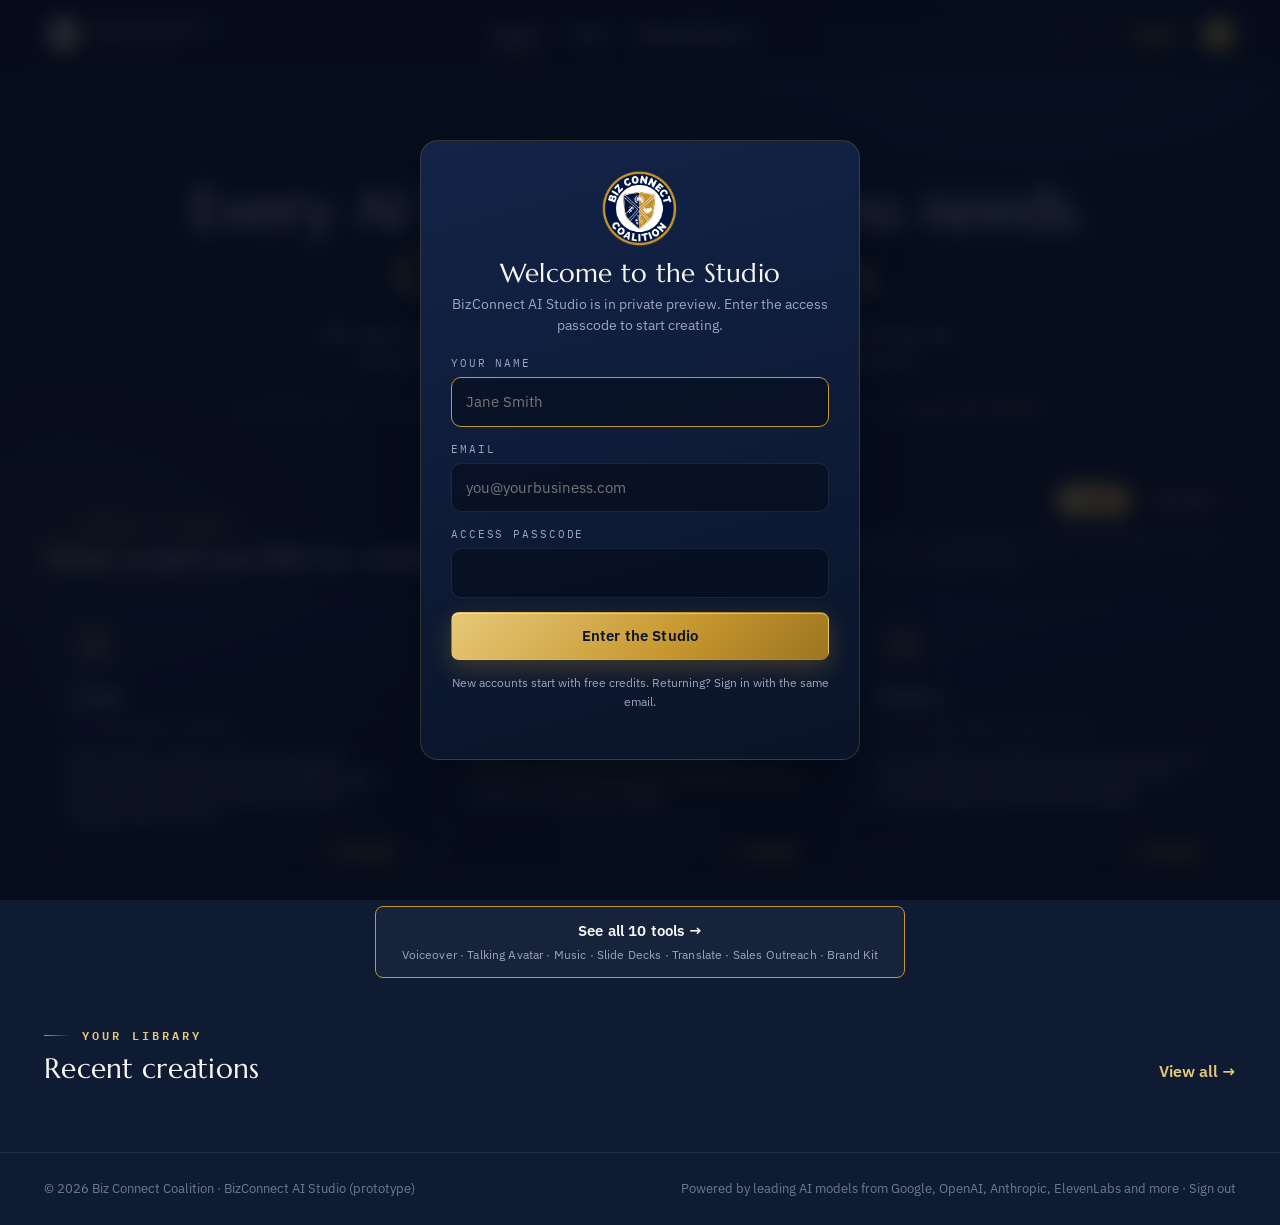
==== commit 3e1e34cb: "Hover examples on every studio card: You type -> You get Desktop: rest on a card to see an example p" ====
--- a/docs/index.html
+++ b/docs/index.html
@@ -44,6 +44,8 @@
 <script src="assets/app.js"></script>
 <script src="assets/mic.js"></script>
 <script src="assets/controls.js"></script>
+<script src="assets/previews.js"></script>
+<script src="assets/preview.js"></script>
 <script src="assets/home.js"></script>
 </body>
 </html>
--- a/docs/assets/app.css
+++ b/docs/assets/app.css
@@ -97,7 +97,7 @@
 .mode-toggle button{border:none;background:none;color:var(--text-dim);font:600 13px var(--sans);padding:7px 16px;border-radius:100px;cursor:pointer;transition:background .2s,color .2s}
 .mode-toggle button.on{background:linear-gradient(135deg,var(--accent-hi),var(--accent));color:var(--bg-950)}
 .mode-toggle button:not(.on):hover{color:var(--accent-hi)}
-.cards.simple{grid-template-columns:repeat(3,1fr);gap:18px}
+.cards.simple{grid-template-columns:repeat(var(--simple-cols,3),1fr);gap:18px}
 .cards.simple .card{min-height:230px;padding:26px 24px 22px}
 .cards.simple .card h3{font-size:24px}
 .cards.simple .card .ico{width:52px;height:52px}
@@ -105,9 +105,70 @@
 .card-blurb{color:var(--text-dim)!important;font-size:13.5px!important}
 .more-tools{display:flex;justify-content:center;margin-top:18px}
 .more-tools:empty{display:none}
-.more-btn{white-space:normal;text-align:center;flex-wrap:wrap;max-width:100%}
-.more-btn .muted{font-weight:400;font-size:12.5px}
+.more-btn{white-space:normal;text-align:center;flex-direction:column;gap:3px;max-width:100%;padding:13px 26px;border-color:var(--accent)}
+.more-btn small{font-weight:400;font-size:12px}
 .seg .seg-more{border-style:dashed;color:var(--accent-hi)}
+.engine-pick label .opt{text-transform:none;letter-spacing:0;font-family:var(--sans);font-size:12px;color:var(--slate-dim)}
+.engine-pick select.input{font-size:14px}
+.engine-pick small{font-size:12px;line-height:1.4}
+
+/* ---------- example previews on the studio cards (assets/preview.js) ---------- */
+.card-foot{margin-top:auto;display:flex;align-items:center;justify-content:space-between;gap:8px}
+.card-foot .price{margin-top:0}
+.ex-btn{display:inline-flex;align-items:center;gap:5px;font:600 11.5px var(--sans);color:var(--accent-hi);background:rgba(var(--accent-rgb),.1);border:1px solid var(--line);border-radius:100px;padding:5px 10px 5px 8px;cursor:pointer;transition:background .2s,border-color .2s;flex:none}
+.ex-btn svg{width:11px;height:11px}
+.ex-btn:hover,.ex-btn:focus-visible{background:rgba(var(--accent-rgb),.22);border-color:var(--accent-hi)}
+@media (pointer:coarse){.ex-btn{padding:9px 14px 9px 11px;font-size:12.5px}}
+.pv{position:fixed;z-index:85;width:380px;max-width:calc(100vw - 16px);max-height:calc(100vh - 16px);overflow:auto;background:linear-gradient(170deg,var(--bg-800),var(--bg-950));border:1px solid var(--accent);border-radius:16px;box-shadow:0 30px 70px -20px rgba(0,0,0,.75),0 0 0 4px rgba(var(--accent-rgb),.07);opacity:0;transform:translateY(6px) scale(.98);transition:opacity .2s ease,transform .2s ease}
+.pv.in{opacity:1;transform:none}
+.pv[hidden]{display:none}
+.pv-head{display:flex;align-items:center;gap:9px;padding:12px 14px;border-bottom:1px solid var(--line-soft);background:rgba(var(--accent-rgb),.07)}
+.pv-head b{font-family:var(--serif);font-weight:400;font-size:17px;color:var(--text)}
+.pv-tag{font:600 10px var(--mono);letter-spacing:.16em;text-transform:uppercase;color:var(--bg-950);background:var(--accent-hi);border-radius:4px;padding:2px 7px}
+.pv-x{margin-left:auto;background:none;border:none;color:var(--slate);font-size:22px;line-height:1;cursor:pointer;padding:0 4px}
+.pv-x:hover{color:var(--text)}
+.pv-body{padding:12px 14px 4px;display:flex;flex-direction:column;gap:6px}
+.pv-step{font:600 10.5px var(--mono);letter-spacing:.16em;text-transform:uppercase;color:var(--slate);margin-top:4px}
+.pv-prompt{font-size:13.5px;line-height:1.5;color:var(--text-dim);background:rgba(var(--ink-rgb),.7);border:1px solid var(--line-soft);border-radius:10px;padding:9px 11px}
+.pv-result{color:var(--text);border-color:var(--line)}
+.pv-chat{display:flex;flex-direction:column;gap:7px}
+.pv-bubble{max-width:90%;font-size:13px;line-height:1.5;padding:8px 11px;border-radius:12px}
+.pv-bubble.me{align-self:flex-end;background:linear-gradient(135deg,var(--accent-hi),var(--accent));color:var(--bg-950);border-bottom-right-radius:3px;font-weight:500}
+.pv-bubble.ai{align-self:flex-start;background:var(--text);color:var(--bg-900);border-bottom-left-radius:3px}
+.pv-media{position:relative;border-radius:10px;overflow:hidden;border:1px solid var(--line-soft);background:rgba(var(--ink-rgb),.9);aspect-ratio:16/10}
+.pv-media img,.pv-media video{width:100%;height:100%;object-fit:cover;display:block}
+.pv-sound{position:absolute;right:8px;bottom:8px;display:inline-flex;align-items:center;gap:6px;font:600 12px var(--sans);color:var(--text);background:rgba(0,0,0,.6);border:1px solid rgba(255,255,255,.25);border-radius:100px;padding:6px 11px;cursor:pointer}
+.pv-sound svg{width:15px;height:15px}
+.pv-sound[aria-pressed="true"]{background:var(--accent);color:var(--bg-950);border-color:transparent}
+.pv-audio{display:flex;align-items:center;gap:12px;background:rgba(var(--ink-rgb),.7);border:1px solid var(--line-soft);border-radius:10px;padding:10px 12px}
+.pv-play{width:42px;height:42px;flex:none;border-radius:50%;border:none;cursor:pointer;display:grid;place-items:center;background:linear-gradient(135deg,var(--accent-hi),var(--accent));color:var(--bg-950)}
+.pv-play svg{width:18px;height:18px}
+.pv-bars{flex:1;display:flex;align-items:center;gap:3px;height:34px}
+.pv-bars i{flex:1;border-radius:2px;background:rgba(var(--accent-hi-rgb),.45);height:30%}
+.pv-bars i:nth-child(3n){height:65%}.pv-bars i:nth-child(4n+1){height:45%}.pv-bars i:nth-child(5n+2){height:85%}.pv-bars i:nth-child(7n){height:55%}
+.pv-audio.on .pv-bars i{animation:pvbar .9s ease-in-out infinite alternate;background:var(--accent-hi)}
+.pv-audio.on .pv-bars i:nth-child(2n){animation-delay:-.3s}.pv-audio.on .pv-bars i:nth-child(3n){animation-delay:-.6s}
+@keyframes pvbar{from{transform:scaleY(.4)}to{transform:scaleY(1.15)}}
+.pv-slides{display:grid;grid-template-columns:repeat(3,1fr);gap:6px}
+.pv-slide{aspect-ratio:16/10;border-radius:6px;padding:6px 7px;background:linear-gradient(160deg,var(--bg-700),var(--bg-950));border:1px solid var(--line);overflow:hidden;display:flex;flex-direction:column;gap:2px}
+.pv-slide span{font:600 7px var(--mono);color:var(--accent);letter-spacing:.15em}
+.pv-slide b{font-family:var(--serif);font-weight:400;font-size:9.5px;line-height:1.15;color:var(--text)}
+.pv-slide ul{padding-left:9px;font-size:7px;line-height:1.3;color:var(--text-dim)}
+.pv-piece{background:rgba(var(--ink-rgb),.7);border:1px solid var(--line-soft);border-radius:10px;padding:8px 11px}
+.pv-piece b{font:600 10.5px var(--mono);letter-spacing:.12em;text-transform:uppercase;color:var(--accent-hi)}
+.pv-piece p{font-size:12.5px;line-height:1.45;color:var(--text-dim);margin-top:3px}
+.pv-kit{display:grid;grid-template-columns:96px 1fr;gap:12px;align-items:center;background:rgba(var(--ink-rgb),.7);border:1px solid var(--line-soft);border-radius:10px;padding:10px}
+.pv-kit img{width:96px;height:96px;object-fit:cover;border-radius:8px;background:#fff}
+.pv-kit b{font-family:var(--serif);font-weight:400;font-size:17px;color:var(--text)}
+.pv-kit p{font-size:12.5px;color:var(--text-dim);margin:2px 0 8px}
+.pv-sw{display:flex;gap:5px}.pv-sw i{width:22px;height:22px;border-radius:5px;border:1px solid rgba(255,255,255,.15)}
+.pv-detail{font-size:12px;color:var(--slate);margin-top:2px}
+.pv-missing{display:grid;place-items:center}
+.pv-missing img,.pv-missing video,.pv-missing audio{display:none}
+.pv-media.pv-missing::after,.pv-audio.pv-missing .pv-bars::after{content:"Example coming soon";font-size:12.5px;color:var(--slate)}
+.pv-foot{padding:10px 14px 14px;display:flex;justify-content:flex-end}
+.pv.sheet{left:8px!important;right:8px;top:auto!important;bottom:8px;width:auto;max-width:none;max-height:82vh;border-radius:16px}
+@media (prefers-reduced-motion:reduce){.pv{transition:none}.pv-audio.on .pv-bars i{animation:none}}
 
 /* ---------- form fields ---------- */
 .field{display:flex;flex-direction:column;gap:6px}
@@ -362,7 +423,7 @@
   .hero{padding-top:40px}
 }
 @media (max-width:420px){.cards{grid-template-columns:1fr}.card{min-height:0}}
-@media (max-width:720px){.cards.simple{grid-template-columns:1fr}.cards.simple .card{min-height:0}.head-side{align-items:flex-start}}
+@media (max-width:720px){.cards.simple{grid-template-columns:1fr}.cards.simple .card{min-height:0}.head-side{align-items:flex-start}.more-btn{width:100%}}
 
 /* ---------- copy / download / share tools on every result ---------- */
 .out-meta .actions{display:flex;gap:8px;flex-wrap:wrap}
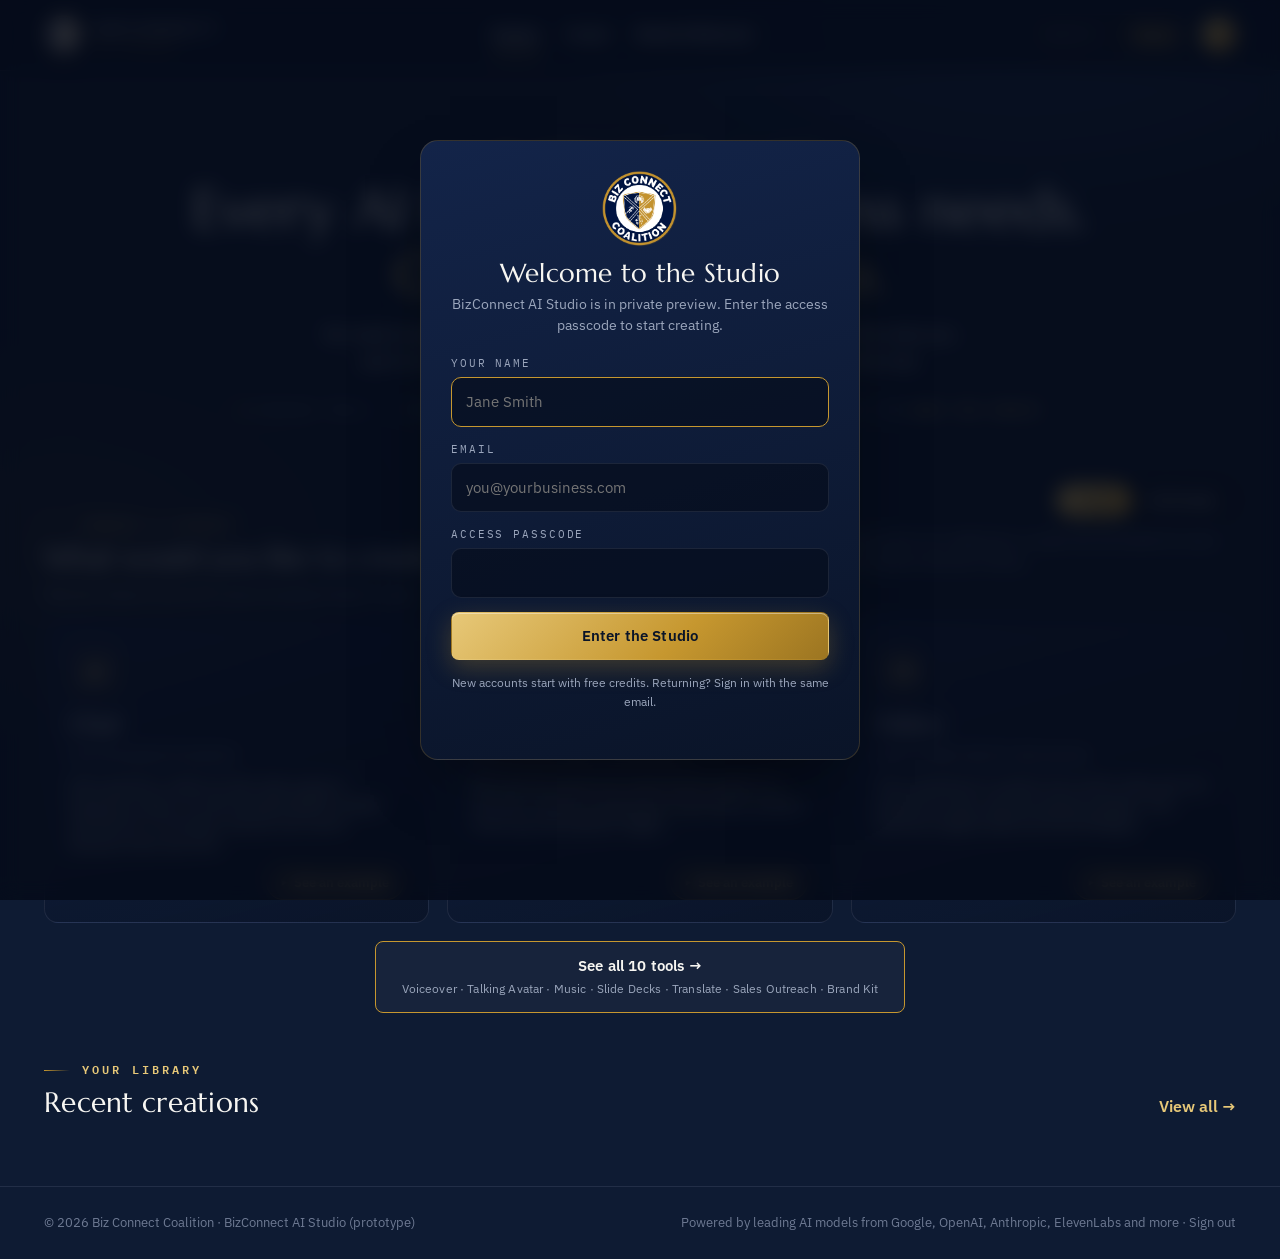
==== commit 820cc688: "Hover examples: review fixes and better media From a 10-reviewer critique: stretched-button cards (n" ====
--- a/docs/index.html
+++ b/docs/index.html
@@ -30,6 +30,7 @@
         <p class="muted" style="font-size:14px;max-width:420px">Click any card to try it right here, or open the full studio for more engines, options and your history.</p>
       </div>
     </div>
+    <p class="hover-hint" id="hover-hint"></p>
     <div class="cards" id="cards"></div>
     <div class="more-tools" id="more-tools"></div>
   </section>
--- a/docs/assets/app.css
+++ b/docs/assets/app.css
@@ -113,6 +113,23 @@
 .engine-pick small{font-size:12px;line-height:1.4}
 
 /* ---------- example previews on the studio cards (assets/preview.js) ---------- */
+.card{position:relative}
+.card-hit{all:unset;cursor:pointer;font:inherit;color:inherit}
+.card-hit::after{content:"";position:absolute;inset:0;border-radius:var(--r);z-index:1}  /* whole card is clickable */
+.card-hit:focus-visible{outline:none}
+.card:has(.card-hit:focus-visible){outline:2px solid var(--accent-hi);outline-offset:3px}
+.card .ex-btn{position:relative;z-index:2}
+.hover-hint{font-size:13px;color:var(--slate);margin:-6px 0 12px}
+.hover-hint:empty{display:none}
+.ex-btn.big{font-size:13px;padding:8px 14px 8px 11px}
+.pv-ai{position:absolute;left:8px;top:8px;font:600 10px var(--sans);letter-spacing:.04em;color:#fff;background:rgba(0,0,0,.55);border-radius:4px;padding:2px 6px}
+.pv-vctl{position:absolute;right:8px;bottom:8px;display:flex;gap:6px}
+.pv-vctl .pv-sound{position:static}
+.pv-pause{width:34px;height:34px;border-radius:50%;display:grid;place-items:center;background:rgba(0,0,0,.6);border:1px solid rgba(255,255,255,.25);color:#fff;cursor:pointer}
+.pv-pause svg{width:14px;height:14px}
+.pv-note{font-size:11px;color:var(--slate-dim);margin-right:auto;align-self:center;line-height:1.3}
+body.pv-open .guide,body.pv-open .guide-tab{opacity:0!important;pointer-events:none!important;transition:opacity .2s}
+.pv:focus{outline:none}
 .card-foot{margin-top:auto;display:flex;align-items:center;justify-content:space-between;gap:8px}
 .card-foot .price{margin-top:0}
 .ex-btn{display:inline-flex;align-items:center;gap:5px;font:600 11.5px var(--sans);color:var(--accent-hi);background:rgba(var(--accent-rgb),.1);border:1px solid var(--line);border-radius:100px;padding:5px 10px 5px 8px;cursor:pointer;transition:background .2s,border-color .2s;flex:none}
@@ -125,7 +142,7 @@
 .pv-head{display:flex;align-items:center;gap:9px;padding:12px 14px;border-bottom:1px solid var(--line-soft);background:rgba(var(--accent-rgb),.07)}
 .pv-head b{font-family:var(--serif);font-weight:400;font-size:17px;color:var(--text)}
 .pv-tag{font:600 10px var(--mono);letter-spacing:.16em;text-transform:uppercase;color:var(--bg-950);background:var(--accent-hi);border-radius:4px;padding:2px 7px}
-.pv-x{margin-left:auto;background:none;border:none;color:var(--slate);font-size:22px;line-height:1;cursor:pointer;padding:0 4px}
+.pv-x{margin-left:auto;background:none;border:none;color:var(--slate);font-size:24px;line-height:1;cursor:pointer;min-width:34px;min-height:34px;border-radius:8px}
 .pv-x:hover{color:var(--text)}
 .pv-body{padding:12px 14px 4px;display:flex;flex-direction:column;gap:6px}
 .pv-step{font:600 10.5px var(--mono);letter-spacing:.16em;text-transform:uppercase;color:var(--slate);margin-top:4px}
@@ -137,7 +154,7 @@
 .pv-bubble.ai{align-self:flex-start;background:var(--text);color:var(--bg-900);border-bottom-left-radius:3px}
 .pv-media{position:relative;border-radius:10px;overflow:hidden;border:1px solid var(--line-soft);background:rgba(var(--ink-rgb),.9);aspect-ratio:16/10}
 .pv-media img,.pv-media video{width:100%;height:100%;object-fit:cover;display:block}
-.pv-sound{position:absolute;right:8px;bottom:8px;display:inline-flex;align-items:center;gap:6px;font:600 12px var(--sans);color:var(--text);background:rgba(0,0,0,.6);border:1px solid rgba(255,255,255,.25);border-radius:100px;padding:6px 11px;cursor:pointer}
+.pv-sound{display:inline-flex;align-items:center;gap:6px;font:600 12px var(--sans);color:var(--text);background:rgba(0,0,0,.6);border:1px solid rgba(255,255,255,.25);border-radius:100px;padding:6px 11px;cursor:pointer}
 .pv-sound svg{width:15px;height:15px}
 .pv-sound[aria-pressed="true"]{background:var(--accent);color:var(--bg-950);border-color:transparent}
 .pv-audio{display:flex;align-items:center;gap:12px;background:rgba(var(--ink-rgb),.7);border:1px solid var(--line-soft);border-radius:10px;padding:10px 12px}
@@ -166,7 +183,12 @@
 .pv-missing{display:grid;place-items:center}
 .pv-missing img,.pv-missing video,.pv-missing audio{display:none}
 .pv-media.pv-missing::after,.pv-audio.pv-missing .pv-bars::after{content:"Example coming soon";font-size:12.5px;color:var(--slate)}
-.pv-foot{padding:10px 14px 14px;display:flex;justify-content:flex-end}
+.pv-foot{padding:10px 14px 14px;display:flex;justify-content:flex-end;gap:10px}
+.pv{overscroll-behavior:contain}
+.pv-back{position:fixed;inset:0;z-index:84;background:rgba(var(--overlay-rgb),.55)}
+.pv-back[hidden]{display:none}
+body.pv-lock{overflow:hidden}
+@media (pointer:coarse){.pv-x{min-width:44px;min-height:44px}.pv-try{min-height:44px}.pv-pause{width:44px;height:44px}}
 .pv.sheet{left:8px!important;right:8px;top:auto!important;bottom:8px;width:auto;max-width:none;max-height:82vh;border-radius:16px}
 @media (prefers-reduced-motion:reduce){.pv{transition:none}.pv-audio.on .pv-bars i{animation:none}}
 
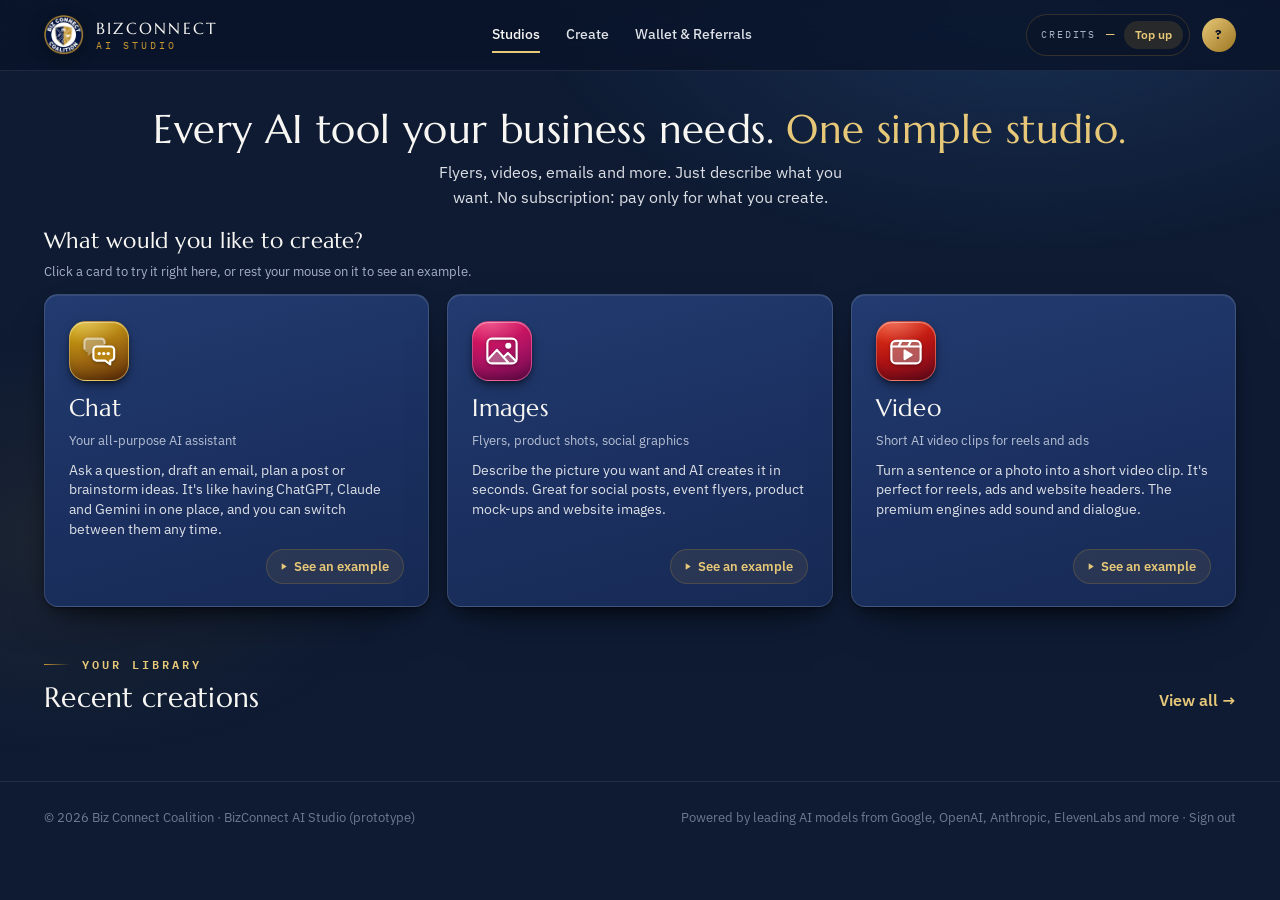
==== commit 977e93a3: "Home hero: compact and to the point One-line headline, one-sentence lead (pay-as-you-go folded in), " ====
--- a/docs/index.html
+++ b/docs/index.html
@@ -15,20 +15,12 @@
     <span class="eyebrow" data-brand="hero.eyebrow"></span>
     <h1 data-brand-html="hero.titleHtml"></h1>
     <p class="lead" data-brand="hero.lead"></p>
-    <div class="hero-meta">
-      <div><b id="studio-count">10</b> creative studios</div>
-      <div><b>20+</b> leading AI models</div>
-      <div>Pay only for <b>what you create</b></div>
-    </div>
   </section>
 
   <section class="wrap">
-    <div class="section-head">
-      <div><span class="eyebrow">Choose a studio</span><h2 style="margin-top:8px">What would you like to create?</h2></div>
-      <div class="head-side">
-        <div class="mode-toggle" id="mode-toggle" role="group" aria-label="How many tools to show"></div>
-        <p class="muted" style="font-size:14px;max-width:420px">Click any card to try it right here, or open the full studio for more engines, options and your history.</p>
-      </div>
+    <div class="section-head pick-head">
+      <h2>What would you like to create?</h2>
+      <div class="mode-toggle" id="mode-toggle" role="group" aria-label="How many tools to show"></div>
     </div>
     <p class="hover-hint" id="hover-hint"></p>
     <div class="cards" id="cards"></div>
--- a/docs/assets/app.css
+++ b/docs/assets/app.css
@@ -55,30 +55,45 @@
 .user-dot{width:34px;height:34px;border-radius:50%;display:grid;place-items:center;background:linear-gradient(135deg,var(--accent-hi),var(--accent-deep));color:var(--bg-950);font-weight:700;font-size:13px;cursor:pointer;border:none}
 
 /* ---------- hero ---------- */
-.hero{padding:64px 24px 34px;text-align:center}
-.hero h1{font-size:clamp(36px,5vw,58px);margin:16px 0 14px}
+.hero{padding:26px 24px 0;text-align:center}
+.hero .eyebrow:empty{display:none}
+.hero h1{font-size:clamp(28px,3.2vw,40px);margin:0 0 8px;text-wrap:balance}
+.hero .eyebrow + h1{margin-top:10px}
 .hero h1 em{font-style:normal;color:var(--accent-hi)}
-.hero p.lead{font-size:17px;color:var(--text-dim);max-width:640px;margin:0 auto}
+.hero p.lead{font-size:16px;color:var(--text-dim);max-width:760px;margin:0 auto;text-wrap:balance}
 .ask-bar{max-width:760px;margin:30px auto 0;display:flex;gap:10px;background:rgba(var(--bg-950-rgb),.75);border:1px solid var(--line);border-radius:14px;padding:8px;box-shadow:var(--shadow-md)}
 .ask-bar input{flex:1;background:none;border:none;outline:none;font-size:16px;padding:10px 12px;color:var(--text)}
 .ask-bar input::placeholder{color:var(--slate-dim)}
-.hero-meta{display:flex;justify-content:center;gap:34px;margin-top:26px;flex-wrap:wrap}
-.hero-meta div{font-family:var(--mono);font-size:11px;letter-spacing:.14em;text-transform:uppercase;color:var(--slate)}
-.hero-meta b{color:var(--accent-hi);font-weight:600}
 
 /* ---------- studio cards ---------- */
 .section-head{display:flex;align-items:end;justify-content:space-between;gap:20px;margin:28px 0 18px;flex-wrap:wrap}
 .section-head h2{font-size:28px}
+.pick-head{align-items:center;margin:20px 0 8px}
+.pick-head h2{font-size:22px}
 .cards{display:grid;grid-template-columns:repeat(5,1fr);gap:14px;grid-auto-flow:dense}
-.card{background:var(--card);border:1px solid var(--line-soft);border-radius:var(--r);padding:20px 18px 18px;cursor:pointer;transition:transform .25s,border-color .25s,box-shadow .25s;position:relative;display:flex;flex-direction:column;gap:10px;min-height:178px;text-align:left}
-.card:hover{transform:translateY(-3px);border-color:var(--line);box-shadow:var(--shadow-md)}
-.card.open{border-color:var(--accent);box-shadow:0 0 0 1px var(--accent),var(--shadow-md)}
+.card{background:var(--card);border:1px solid var(--card-border,var(--line-soft));box-shadow:var(--shadow-card,none);border-radius:var(--r);padding:20px 18px 18px;cursor:pointer;transition:transform .25s,border-color .25s,box-shadow .25s;position:relative;display:flex;flex-direction:column;gap:10px;min-height:178px;text-align:left}
+.card:hover{transform:translateY(-3px);border-color:var(--card-border-hover,var(--line));box-shadow:var(--shadow-card-hover,var(--shadow-md))}
+.card.open{border-color:var(--accent);box-shadow:0 0 0 1px var(--accent),var(--shadow-card-hover,var(--shadow-md))}
 .card .ico{width:44px;height:44px;border-radius:12px;display:grid;place-items:center;border:1px solid var(--line);background:rgba(var(--accent-rgb),.08);color:var(--accent-hi)}
 .card .ico svg{width:22px;height:22px}
+/* studio icon tiles: each studio's own color (--h from studios.js); a brand tunes them with --ico-sat (0 grey … 1 vivid) and --ico-l (lightness, 1 = normal) */
+.ico.tile,.studio-head .ico.tile{--s:calc(var(--ico-sat,1)*var(--ts,1));--L:calc(var(--ico-l,1)*var(--tl,1));--ico-bg:hsl(calc(var(--h,220) + 3) calc(83%*var(--s)) calc(44%*var(--L)));background-color:hsl(220 50% 35%);width:52px;height:52px;border-radius:15px;color:#fff;
+  border:1px solid hsl(calc(var(--h,220) + 8) calc(85%*var(--s)) 72% / .5);
+  background:radial-gradient(90% 55% at 30% 0%,rgba(255,255,255,.28),rgba(255,255,255,0) 70%),
+    linear-gradient(160deg,hsl(calc(var(--h,220) + 10) calc(88%*var(--s)) calc(51%*var(--L))) 0%,hsl(var(--h,220) calc(80%*var(--s)) calc(39%*var(--L))) 52%,hsl(calc(var(--h,220) - 12) calc(85%*var(--s)) calc(24%*var(--L))) 100%);
+  box-shadow:inset 0 1px 0 rgba(255,255,255,.38),inset 0 -10px 16px -10px rgba(0,0,0,.45),0 6px 14px -4px rgba(0,0,0,.55),0 2px 4px rgba(0,0,0,.3)}
+.ico.tile svg{width:30px;height:30px;filter:drop-shadow(0 1px 1.5px rgba(0,0,0,.35))}
+.art .l{fill:none;stroke:currentColor;stroke-width:1.9;stroke-linecap:round;stroke-linejoin:round}
+.art .d{fill:rgba(255,255,255,.3)}
+.art .k{fill:#fff}
+.art .w{fill:rgba(255,255,255,.85)}
+.art .o{opacity:.55}
+.art .p{fill:var(--ico-bg)}
+@media (forced-colors:active){.art .k,.art .w{fill:CanvasText}.art .d{fill:none}.art .p{fill:Canvas;stroke:Canvas!important}.ico.tile svg{filter:none}.art .o{opacity:1}}
 .card h3{font-size:19px;margin-top:4px}
-.card p{font-size:13px;color:var(--slate);line-height:1.45}
+.card p{font-size:13px;color:var(--card-muted,var(--slate));line-height:1.45}
 .card .price{margin-top:auto;font-family:var(--mono);font-size:11px;letter-spacing:.06em;color:var(--accent-hi)}
-.quick{grid-column:1/-1;background:linear-gradient(165deg,rgba(var(--bg-raise-rgb),.85),rgba(var(--bg-950-rgb),.95));border:1px solid var(--accent);border-radius:var(--r);padding:22px;box-shadow:var(--shadow-lg);animation:drop .3s ease}
+.quick{grid-column:1/-1;background:var(--card);border:1px solid var(--accent);border-radius:var(--r);padding:22px;box-shadow:var(--shadow-card-hover,var(--shadow-lg));animation:drop .3s ease}
 @keyframes drop{from{opacity:0;transform:translateY(-6px)}to{opacity:1;transform:none}}
 .quick-head{display:flex;justify-content:space-between;align-items:start;gap:16px;margin-bottom:14px;flex-wrap:wrap}
 .quick-head h3{font-size:24px}
@@ -87,11 +102,10 @@
 .quick-row .field{flex:1;min-width:240px}
 .chips{display:flex;gap:8px;flex-wrap:wrap;margin-top:12px}
 .chip{text-align:left;font-size:12.5px;border:1px solid var(--line-soft);border-radius:100px;padding:6px 12px;color:var(--text-dim);cursor:pointer;background:rgba(var(--bg-950-rgb),.5);transition:.2s}
-.chip:hover,.chip.on{border-color:var(--accent);color:var(--accent-hi);background:rgba(var(--accent-rgb),.1)}
+.chip:hover,.chip.on{border-color:var(--accent);color:var(--accent-glow);background:rgba(var(--accent-rgb),.2)}
 .quick-foot{display:flex;justify-content:space-between;align-items:center;margin-top:14px;gap:12px;flex-wrap:wrap;font-size:13px}
 
 /* ---------- Simple / Advanced mode ---------- */
-.head-side{display:flex;flex-direction:column;align-items:flex-end;gap:10px}
 .mode-toggle{display:inline-flex;border:1px solid var(--line);border-radius:100px;padding:3px;background:rgba(var(--ink-rgb),.55)}
 .mode-toggle:empty{display:none}
 .mode-toggle button{border:none;background:none;color:var(--text-dim);font:600 13px var(--sans);padding:7px 16px;border-radius:100px;cursor:pointer;transition:background .2s,color .2s}
@@ -100,15 +114,17 @@
 .cards.simple{grid-template-columns:repeat(var(--simple-cols,3),1fr);gap:18px}
 .cards.simple .card{min-height:230px;padding:26px 24px 22px}
 .cards.simple .card h3{font-size:24px}
-.cards.simple .card .ico{width:52px;height:52px}
-.cards.simple .card .ico svg{width:26px;height:26px}
+.cards.simple .card .ico{width:60px;height:60px;border-radius:17px}
+.cards.simple .card .ico svg{width:36px;height:36px}
 .card-blurb{color:var(--text-dim)!important;font-size:13.5px!important}
 .more-tools{display:flex;justify-content:center;margin-top:18px}
 .more-tools:empty{display:none}
 .more-btn{white-space:normal;text-align:center;flex-direction:column;gap:3px;max-width:100%;padding:13px 26px;border-color:var(--accent)}
-.more-btn small{font-weight:400;font-size:12px}
+.more-btn small{font-weight:400;font-size:12px;color:var(--card-muted,var(--slate))}
+.btn.more-btn{background:var(--card);box-shadow:var(--shadow-card,none)}
+.more-btn:hover{box-shadow:var(--shadow-card-hover,none)}
 .seg .seg-more{border-style:dashed;color:var(--accent-hi)}
-.engine-pick label .opt{text-transform:none;letter-spacing:0;font-family:var(--sans);font-size:12px;color:var(--slate-dim)}
+.engine-pick label .opt{text-transform:none;letter-spacing:0;font-family:var(--sans);font-size:12px;color:var(--card-muted,var(--slate))}
 .engine-pick select.input{font-size:14px}
 .engine-pick small{font-size:12px;line-height:1.4}
 
@@ -119,7 +135,7 @@
 .card-hit:focus-visible{outline:none}
 .card:has(.card-hit:focus-visible){outline:2px solid var(--accent-hi);outline-offset:3px}
 .card .ex-btn{position:relative;z-index:2}
-.hover-hint{font-size:13px;color:var(--slate);margin:-6px 0 12px}
+.hover-hint{font-size:13px;color:var(--slate);margin:0 0 12px}
 .hover-hint:empty{display:none}
 .ex-btn.big{font-size:13px;padding:8px 14px 8px 11px}
 .pv-ai{position:absolute;left:8px;top:8px;font:600 10px var(--sans);letter-spacing:.04em;color:#fff;background:rgba(0,0,0,.55);border-radius:4px;padding:2px 6px}
@@ -134,7 +150,7 @@
 .card-foot .price{margin-top:0}
 .ex-btn{display:inline-flex;align-items:center;gap:5px;font:600 11.5px var(--sans);color:var(--accent-hi);background:rgba(var(--accent-rgb),.1);border:1px solid var(--line);border-radius:100px;padding:5px 10px 5px 8px;cursor:pointer;transition:background .2s,border-color .2s;flex:none}
 .ex-btn svg{width:11px;height:11px}
-.ex-btn:hover,.ex-btn:focus-visible{background:rgba(var(--accent-rgb),.22);border-color:var(--accent-hi)}
+.ex-btn:hover,.ex-btn:focus-visible{background:rgba(var(--accent-rgb),.22);border-color:var(--accent-hi);color:var(--accent-glow)}
 @media (pointer:coarse){.ex-btn{padding:9px 14px 9px 11px;font-size:12.5px}}
 .pv{position:fixed;z-index:85;width:380px;max-width:calc(100vw - 16px);max-height:calc(100vh - 16px);overflow:auto;background:linear-gradient(170deg,var(--bg-800),var(--bg-950));border:1px solid var(--accent);border-radius:16px;box-shadow:0 30px 70px -20px rgba(0,0,0,.75),0 0 0 4px rgba(var(--accent-rgb),.07);opacity:0;transform:translateY(6px) scale(.98);transition:opacity .2s ease,transform .2s ease}
 .pv.in{opacity:1;transform:none}
@@ -197,37 +213,40 @@
 .field label,.label{font-family:var(--mono);font-size:10.5px;letter-spacing:.18em;text-transform:uppercase;color:var(--slate)}
 .input,textarea.input,select.input{width:100%;background:rgba(var(--ink-rgb),.7);border:1px solid var(--line-soft);border-radius:10px;padding:12px 14px;font-size:15px;color:var(--text);outline:none;transition:border-color .2s}
 .input:focus{border-color:var(--accent)}
+.input::placeholder{color:var(--slate);opacity:1}
 textarea.input{resize:vertical;min-height:96px;line-height:1.5}
 select.input{appearance:none;background-image:linear-gradient(45deg,transparent 50%,var(--accent) 50%),linear-gradient(135deg,var(--accent) 50%,transparent 50%);background-position:calc(100% - 18px) 52%,calc(100% - 13px) 52%;background-size:5px 5px;background-repeat:no-repeat;padding-right:36px}
 .seg{display:flex;flex-wrap:wrap;gap:6px}
 .seg button{border:1px solid var(--line-soft);background:rgba(var(--ink-rgb),.6);border-radius:8px;padding:8px 12px;font-size:13px;cursor:pointer;color:var(--text-dim)}
-.seg button.on{border-color:var(--accent);color:var(--accent-hi);background:rgba(var(--accent-rgb),.12)}
+.seg button.on{border-color:var(--accent-hi);color:var(--accent-glow);background:rgba(var(--accent-rgb),.24);box-shadow:inset 0 0 0 1px var(--accent),0 2px 8px -2px rgba(0,0,0,.5)}
 
 /* ---------- engines ---------- */
 .engines{display:grid;gap:8px}
 .engine{display:grid;grid-template-columns:auto 1fr auto;gap:12px;align-items:center;border:1px solid var(--line-soft);border-radius:10px;padding:11px 13px;cursor:pointer;background:rgba(var(--ink-rgb),.55);transition:.2s;text-align:left}
 .engine:hover{border-color:var(--line)}
-.engine.on{border-color:var(--accent);background:rgba(var(--accent-rgb),.09)}
+.engine.on{border-color:var(--accent);background:rgba(var(--accent-rgb),.16);box-shadow:inset 0 0 0 1px var(--accent)}
 .engine .dot{width:14px;height:14px;border-radius:50%;border:2px solid var(--slate-dim)}
 .engine.on .dot{border-color:var(--accent);background:radial-gradient(circle,var(--accent-hi) 40%,transparent 45%)}
 .engine b{font-size:14px;display:block}
-.engine small{color:var(--slate);font-size:12px}
+.engine small{color:var(--card-muted,var(--slate));font-size:12px}
 .engine .cost{font-family:var(--mono);font-size:12px;color:var(--accent-hi);text-align:right}
 .tier{font-family:var(--mono);font-size:9.5px;letter-spacing:.14em;text-transform:uppercase;border-radius:4px;padding:2px 6px;margin-left:6px;vertical-align:2px}
-.tier.fast{background:rgba(95,185,138,.14);color:var(--green)}
+.tier.fast{background:rgba(95,185,138,.14);color:var(--tier-fast-text,var(--green))}
 .tier.balanced{background:rgba(var(--slate-rgb),.15);color:var(--text-dim)}
-.tier.premium{background:rgba(var(--accent-rgb),.16);color:var(--accent-hi)}
+.tier.premium{background:rgba(var(--accent-rgb),.16);color:var(--accent-glow)}
 
 /* ---------- studio page ---------- */
 .studio-head{padding:34px 0 18px;display:flex;justify-content:space-between;align-items:end;gap:20px;flex-wrap:wrap}
 .studio-head .t{display:flex;align-items:center;gap:16px}
 .studio-head .ico{width:54px;height:54px;border-radius:14px;display:grid;place-items:center;border:1px solid var(--line);background:rgba(var(--accent-rgb),.08);color:var(--accent-hi)}
 .studio-head .ico svg{width:26px;height:26px}
+.studio-head .ico.tile{width:58px;height:58px;border-radius:16px}
+.studio-head .ico.tile svg{width:34px;height:34px}
 .studio-head h1{font-size:34px}
 .crumbs{font-size:13px;color:var(--slate);margin-bottom:6px}
 .crumbs a:hover{color:var(--accent-hi)}
 .studio-grid{display:grid;grid-template-columns:380px 1fr;gap:20px;align-items:start;padding-bottom:60px}
-.panel{background:var(--card);border:1px solid var(--line-soft);border-radius:var(--r);padding:20px}
+.panel{background:var(--card);border:1px solid var(--card-border,var(--line-soft));box-shadow:var(--shadow-card,none);border-radius:var(--r);padding:20px}
 .panel + .panel{margin-top:16px}
 .panel h4{font-family:var(--mono);font-size:11px;letter-spacing:.2em;text-transform:uppercase;color:var(--accent-hi);margin-bottom:12px;font-weight:600}
 .stack{display:flex;flex-direction:column;gap:14px}
@@ -304,13 +323,13 @@
 
 /* ---------- account ---------- */
 .stats{display:grid;grid-template-columns:repeat(4,1fr);gap:14px}
-.stat{background:var(--card);border:1px solid var(--line-soft);border-radius:var(--r);padding:18px}
+.stat{background:var(--card);border:1px solid var(--card-border,var(--line-soft));box-shadow:var(--shadow-card,none);border-radius:var(--r);padding:18px}
 .stat span{font-family:var(--mono);font-size:10.5px;letter-spacing:.18em;text-transform:uppercase;color:var(--slate)}
 .stat b{display:block;font-family:var(--serif);font-weight:400;font-size:30px;color:var(--accent-hi);margin-top:6px}
 .packs{display:grid;grid-template-columns:repeat(3,1fr);gap:14px}
-.pack{background:var(--card);border:1px solid var(--line-soft);border-radius:var(--r);padding:20px;text-align:center}
+.pack{background:var(--card);border:1px solid var(--card-border,var(--line-soft));box-shadow:var(--shadow-card,none);border-radius:var(--r);padding:20px;text-align:center}
 .pack h3{font-size:26px;color:var(--accent-hi)}
-.pack p{color:var(--slate);font-size:13px;margin:6px 0 14px}
+.pack p{color:var(--card-muted,var(--slate));font-size:13px;margin:6px 0 14px}
 table.t{width:100%;border-collapse:collapse;font-size:14px}
 table.t th,table.t td{text-align:left;padding:10px 8px;border-bottom:1px solid var(--line-soft)}
 table.t th{font-family:var(--mono);font-size:10.5px;letter-spacing:.16em;text-transform:uppercase;color:var(--slate);font-weight:500}
@@ -442,10 +461,15 @@
   .wallet-chip .lbl{display:none}
   .packs{grid-template-columns:1fr}
   .kit-grid{grid-template-columns:1fr}
-  .hero{padding-top:40px}
+  .hero{padding-top:20px}
+  .hero p.lead{font-size:15px}
+  .hero .eyebrow{font-size:10.5px;letter-spacing:.16em;gap:8px}
+  .hero .eyebrow::before{width:14px}
+  .pick-head{margin-top:16px}
+  .pick-head h2{font-size:19px}
 }
 @media (max-width:420px){.cards{grid-template-columns:1fr}.card{min-height:0}}
-@media (max-width:720px){.cards.simple{grid-template-columns:1fr}.cards.simple .card{min-height:0}.head-side{align-items:flex-start}.more-btn{width:100%}}
+@media (max-width:720px){.cards.simple{grid-template-columns:1fr}.cards.simple .card{min-height:0}.more-btn{width:100%}}
 
 /* ---------- copy / download / share tools on every result ---------- */
 .out-meta .actions{display:flex;gap:8px;flex-wrap:wrap}
